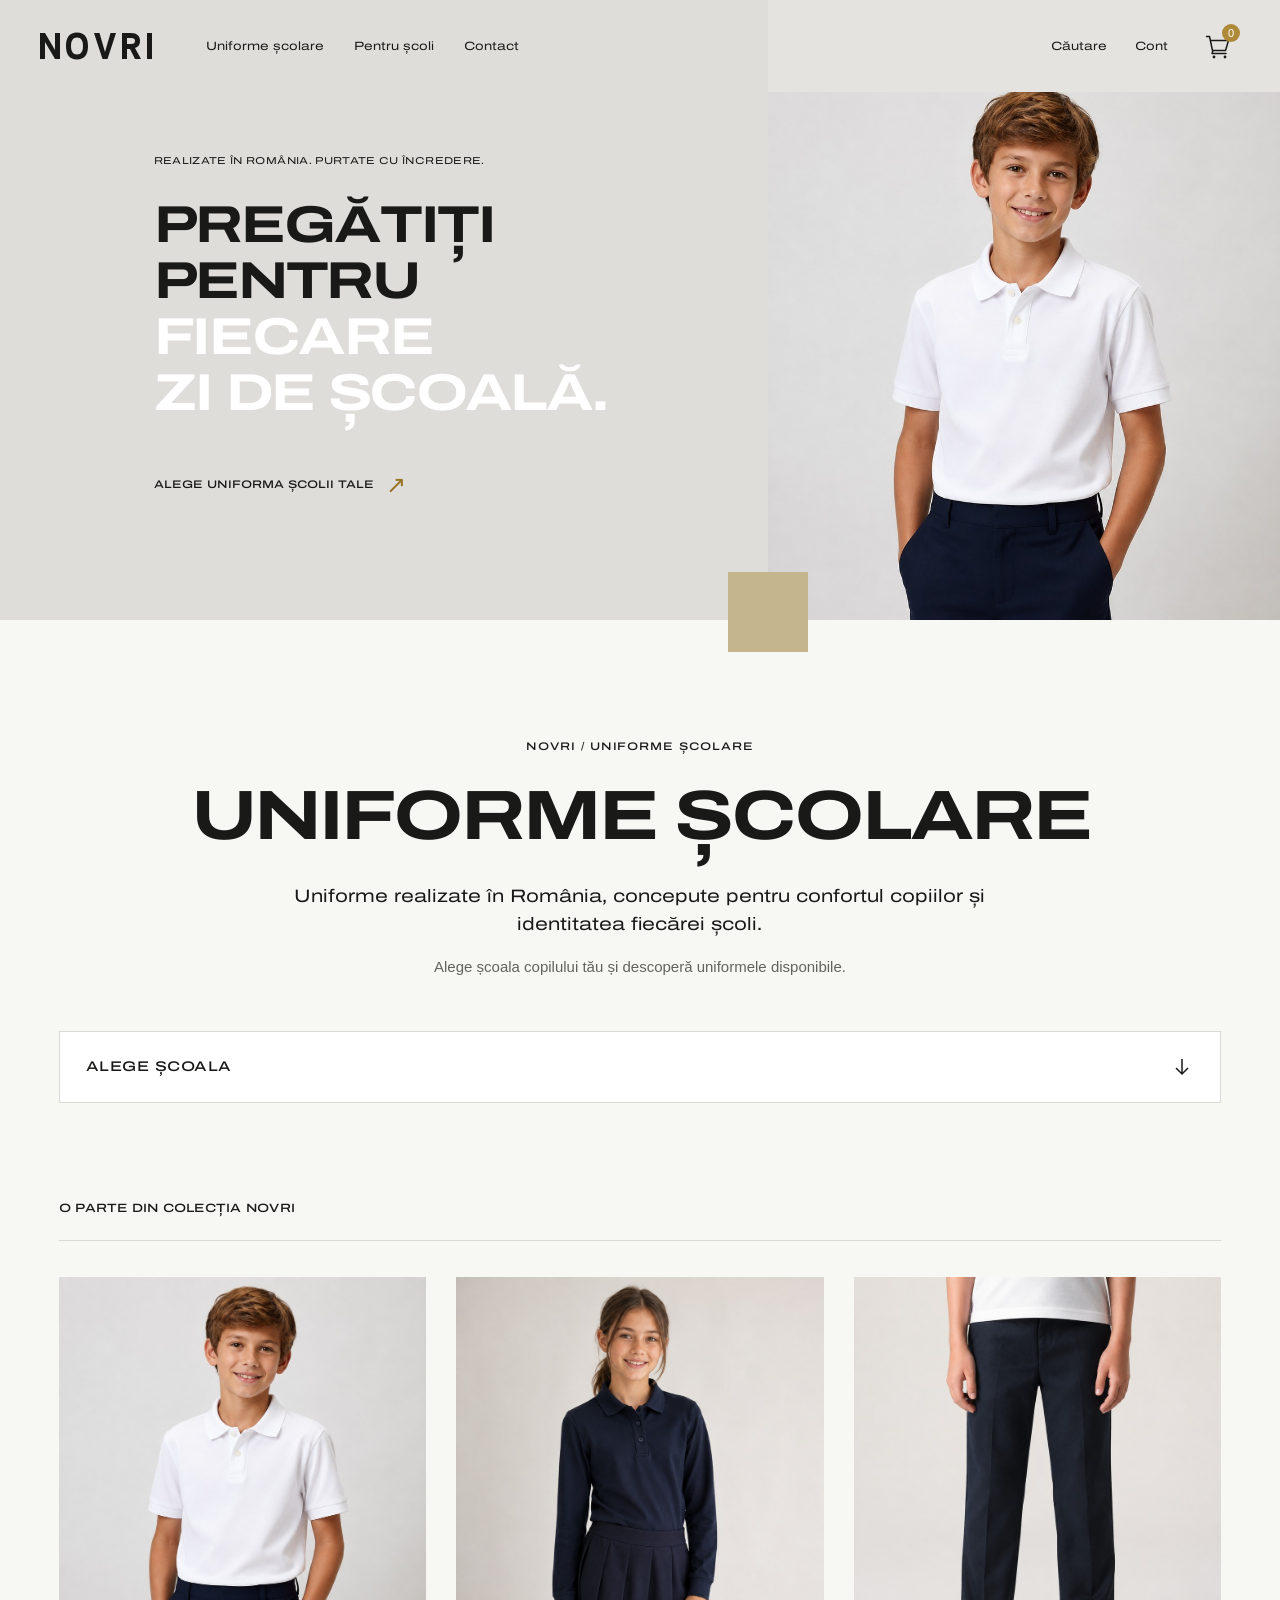
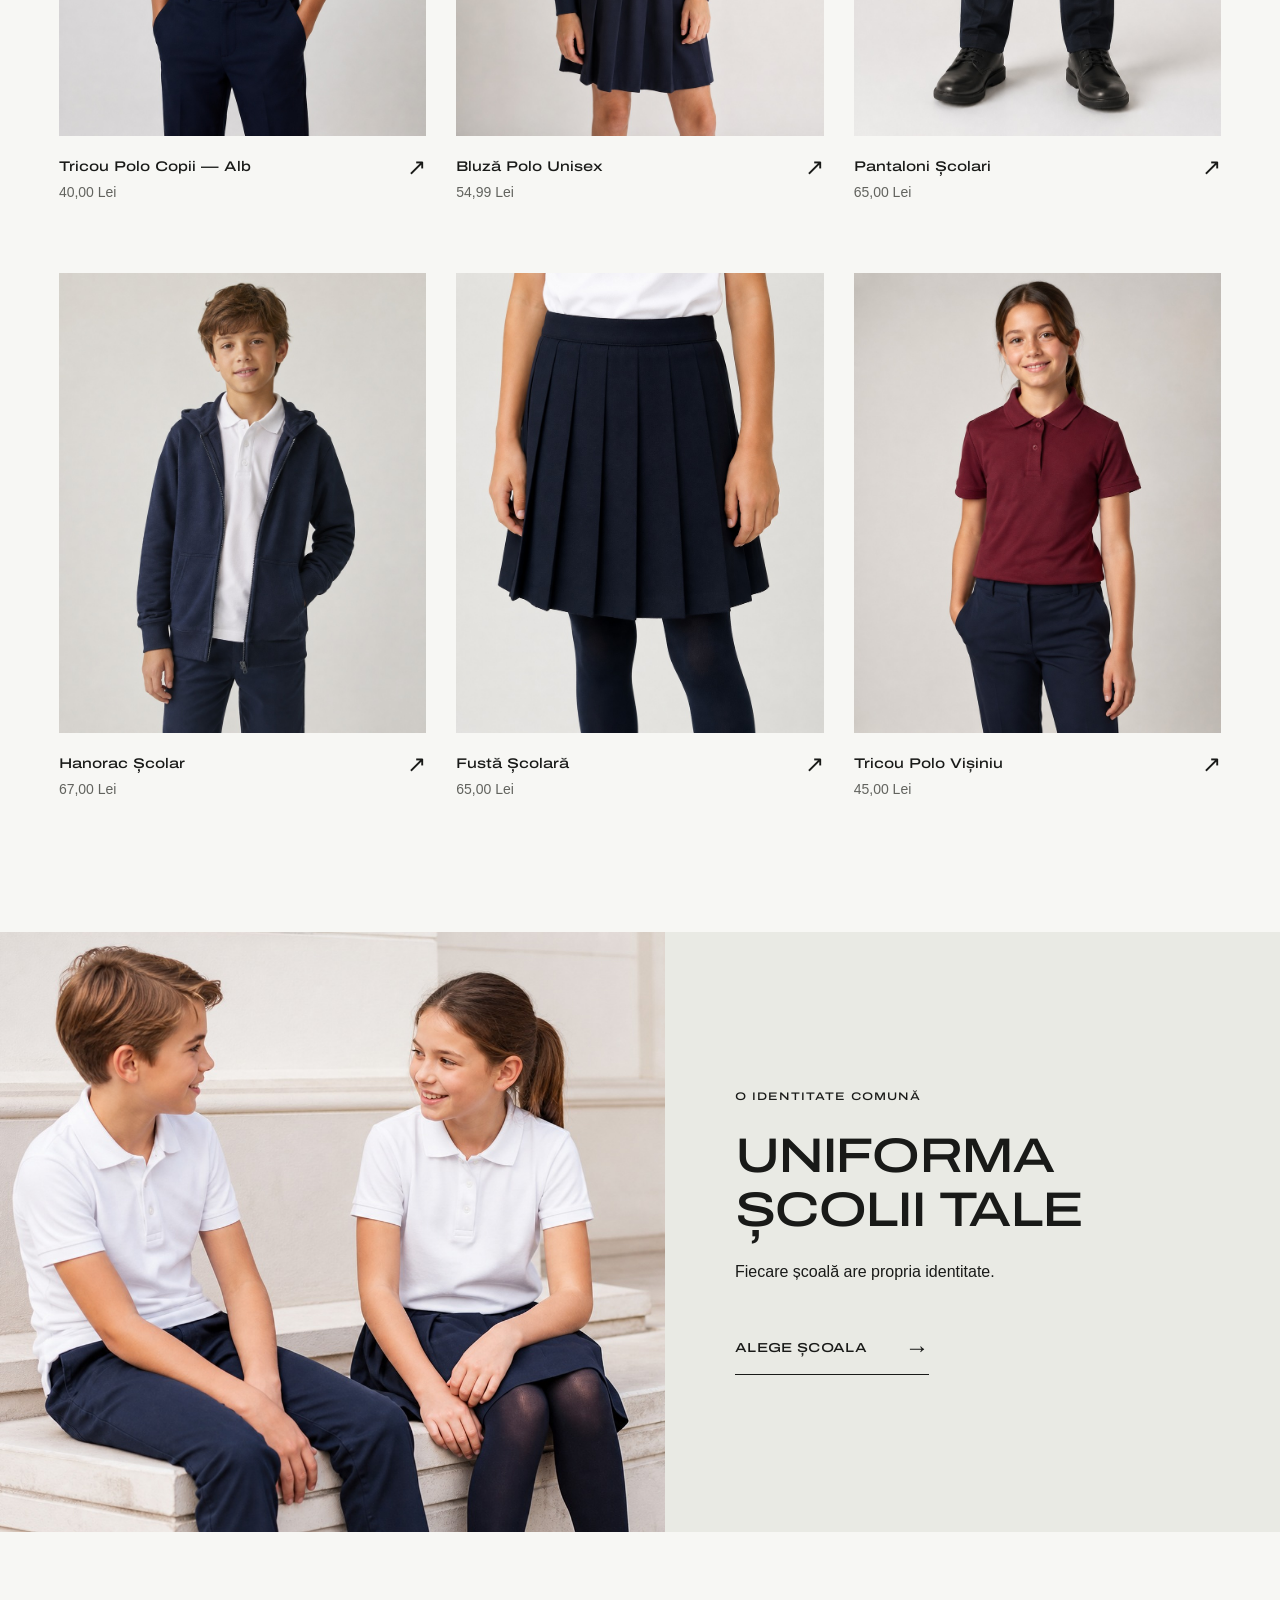
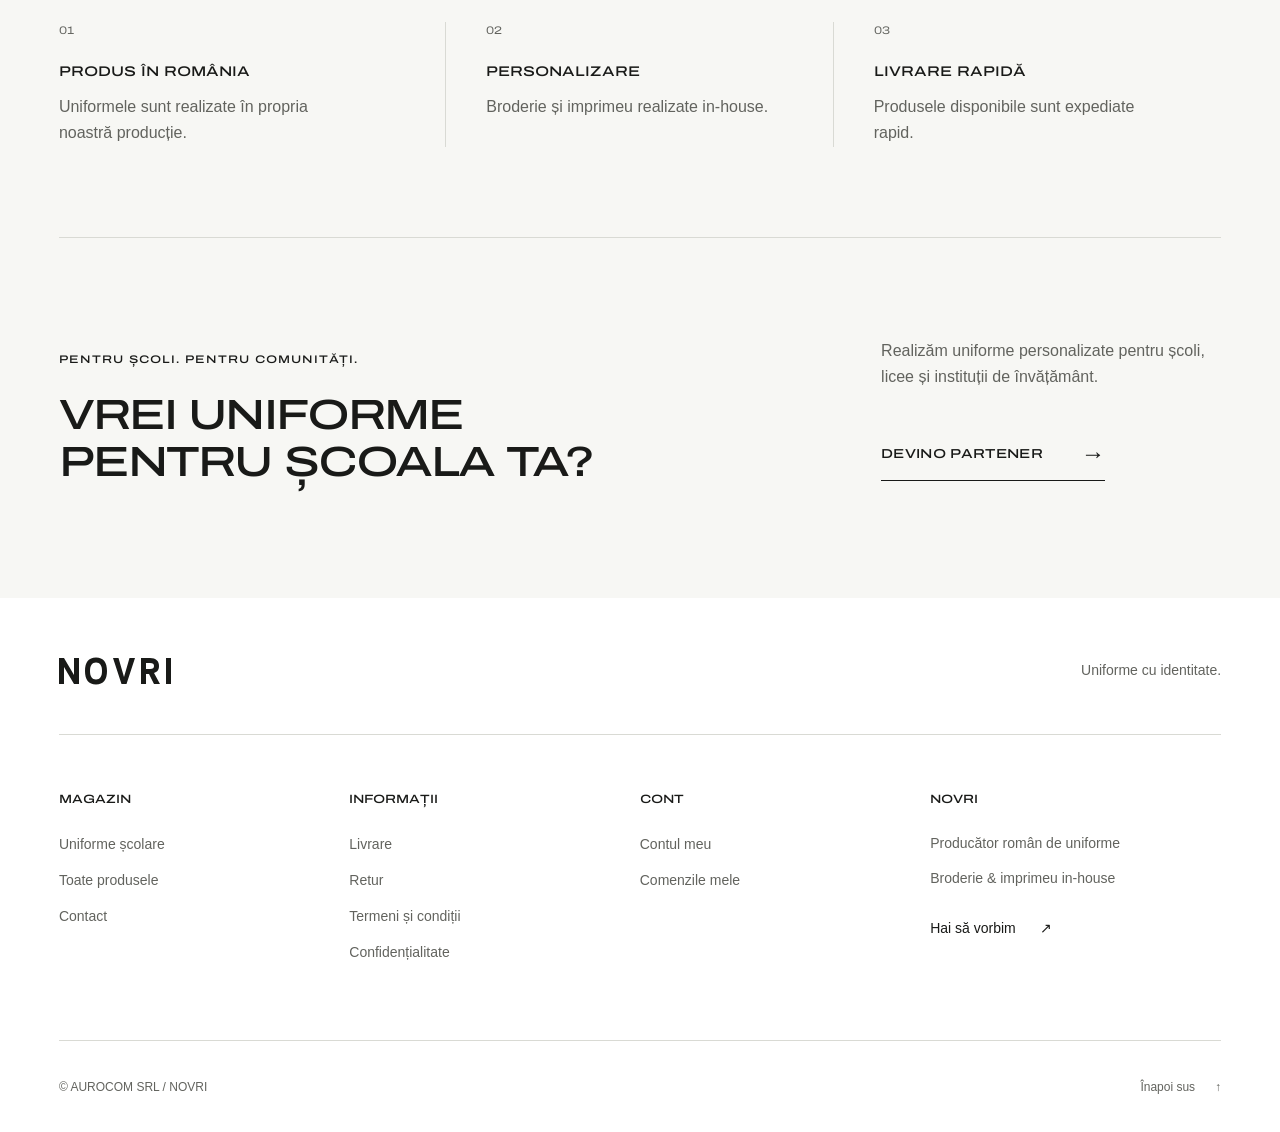
==== uniforme-scolare-landing/index.html @ 3c3fcc22 "Add NOVRI product demo pages and homepage navigation" ====
<!doctype html>
<html lang="ro">
<head>
  <meta charset="utf-8">
  <meta name="viewport" content="width=device-width, initial-scale=1">
  <meta name="theme-color" content="#f7f7f4">
  <meta name="description" content="Uniforme școlare realizate în România. Alege școala copilului tău și descoperă tricouri polo, bluze, hanorace, pantaloni și fuste NOVRI.">
  <title>Uniforme școlare — NOVRI</title>
  <link rel="icon" href="assets/logo.svg" type="image/svg+xml">
  <link rel="preload" href="assets/fonts/archivo-expanded-latin.woff2" as="font" type="font/woff2" crossorigin>
  <link rel="preload" href="assets/fonts/archivo-expanded-latin-ext.woff2" as="font" type="font/woff2" crossorigin>
  <link rel="stylesheet" href="css/styles.css">
  <script src="js/navigation.js" defer></script>
  <script src="js/main.js" defer></script>
</head>
<!-- Only this standalone document has its default body margin removed.
     For OpenCart, move the wrapper and its two asset references into the dedicated template. -->
<body style="margin: 0;">
  <div id="school-uniforms-landing">
    <a class="school-skip-link" href="#school-main">Sari la conținut</a>

    <header class="school-header">
      <div class="school-header-inner">
        <a class="school-logo" href="index.html" aria-label="NOVRI — pagina principală">
          <img src="assets/logo.svg" alt="NOVRI" width="112" height="36">
        </a>
        <nav class="school-nav" id="school-menu" aria-label="Navigație principală">
          <a class="school-nav-link" href="#school-main" aria-current="page">Uniforme școlare</a>
          <a class="school-nav-link" href="#school-partners">Pentru școli</a>
          <a class="school-nav-link" href="#contact">Contact</a>
          <a class="school-nav-link school-mobile-only" href="#" data-school-placeholder>Căutare</a>
          <a class="school-nav-link school-mobile-only" href="#" data-school-placeholder>Contul meu</a>
        </nav>
        <div class="school-header-actions">
          <!-- Replace placeholder hrefs with the existing OpenCart URLs during integration. -->
          <a class="school-desktop-only" href="#" data-school-placeholder>Căutare</a>
          <a class="school-desktop-only" href="#" data-school-placeholder>Cont</a>
          <a class="school-cart-link" href="#" data-school-placeholder>
            <span class="school-visually-hidden">Coș de cumpărături, produse: </span>
            <svg class="school-cart-icon" width="28" height="28" viewBox="0 0 28 28" fill="none" aria-hidden="true"><path d="M2.5 4.5h3l3 14h13l3-10H6.5M9 18.5l-1 3h14" stroke="currentColor" stroke-width="1.5" stroke-linecap="round" stroke-linejoin="round"/><circle cx="10" cy="25" r="1.4" fill="currentColor"/><circle cx="21" cy="25" r="1.4" fill="currentColor"/></svg>
            <span class="school-cart-count" id="school-cart-count" data-school-cart-count>0</span>
          </a>
          <button class="school-menu-toggle" type="button" aria-expanded="false" aria-controls="school-menu" aria-label="Deschide meniul" hidden>
            <span class="school-menu-label">Meniu</span>
            <span class="school-menu-icon" aria-hidden="true"><span></span><span></span></span>
          </button>
        </div>
      </div>
    </header>

    <main id="school-main">
      <section class="school-campaign" aria-labelledby="school-campaign-title">
        <div class="school-campaign-copy">
          <p class="school-campaign-eyebrow">REALIZATE ÎN ROMÂNIA. PURTATE CU ÎNCREDERE.</p>
          <h2 class="school-campaign-title" id="school-campaign-title"><span>Pregătiți</span><span>pentru</span><span class="school-campaign-light">fiecare</span><span class="school-campaign-light">zi de școală.</span></h2>
          <a class="school-campaign-cta" href="#school-selector" data-school-selector-link>Alege uniforma școlii tale <span aria-hidden="true">↗</span></a>
        </div>
        <div class="school-campaign-image">
          <img src="assets/product-01.jpg" alt="Elev în tricou polo alb și pantaloni bleumarin, pregătit pentru o nouă zi de școală" width="900" height="1125" fetchpriority="high" decoding="async">
        </div>
        <span class="school-campaign-accent" aria-hidden="true"></span>
      </section>
      <section class="school-hero school-container" aria-labelledby="school-title">
        <p class="school-eyebrow">NOVRI / UNIFORME ȘCOLARE</p>
        <h1 class="school-title" id="school-title"><span>Uniforme</span> <span>școlare</span></h1>
        <p class="school-hero-description">Uniforme realizate în România, concepute pentru confortul copiilor și identitatea fiecărei școli.</p>
        <p class="school-hero-note" id="school-selector-description">Alege școala copilului tău și descoperă uniformele disponibile.</p>
      </section>

      <section class="school-selector-section school-container" aria-label="Alege școala copilului tău">
        <div class="school-school-selector" id="school-selector">
          <button class="school-selector-trigger" id="school-selector-trigger" type="button" aria-expanded="false" aria-controls="school-selector-panel" aria-haspopup="listbox" aria-describedby="school-selector-description" disabled>
            <span>Alege școala</span>
            <svg class="school-selector-arrow" width="24" height="24" viewBox="0 0 24 24" fill="none" aria-hidden="true"><path d="M12 4v15m-6-6 6 6 6-6" stroke="currentColor" stroke-width="1.5"/></svg>
          </button>
          <div class="school-selector-panel" id="school-selector-panel" hidden>
            <!-- Optional search: enable selectorSettings.searchEnabled in main.js. -->
            <div class="school-selector-search" id="school-selector-search" hidden>
              <label class="school-visually-hidden" for="school-search-input">Caută o școală</label>
              <input class="school-search-input" id="school-search-input" type="search" placeholder="Caută școala…" autocomplete="off" aria-controls="school-listbox">
            </div>
            <div class="school-selector-list" id="school-listbox" role="listbox" aria-label="Școli partenere"></div>
            <p class="school-selector-empty" id="school-selector-empty" role="status" hidden>Nu am găsit această școală.</p>
          </div>
        </div>
        <noscript><p class="school-noscript">Activează JavaScript pentru a alege școala sau <a href="https://meai.ro/uniforme-scolare">consultă lista școlilor pe NOVRI</a>.</p></noscript>
      </section>

      <section class="school-collection school-container" id="school-collection" aria-label="Colecția de uniforme școlare">
        <div class="school-collection-toolbar">
          <h2 class="school-collection-title">O parte din colecția NOVRI</h2>
        </div>

        <div class="school-product-grid">
          <!-- Product URLs live only in href. Photos and prices are presentation placeholders. -->
          <article class="school-product-card">
            <a class="school-product-link" href="produs.html?produs=tricou-polo-alb">
              <div class="school-product-image"><img src="assets/product-01.jpg" alt="Tricou polo alb, cu mânecă scurtă, purtat cu pantaloni școlari bleumarin" width="900" height="1125" loading="lazy" decoding="async"></div>
              <div class="school-product-info"><div><h2 class="school-product-name">Tricou Polo Copii — Alb</h2><p class="school-product-price">40,00 Lei</p></div><span class="school-product-arrow" aria-hidden="true">↗</span></div>
            </a>
          </article>
          <article class="school-product-card">
            <a class="school-product-link" href="produs.html?produs=bluza-polo">
              <div class="school-product-image"><img src="assets/product-02.jpg" alt="Bluză polo bleumarin cu mânecă lungă, pentru uniforma școlară" width="900" height="1125" loading="lazy" decoding="async"></div>
              <div class="school-product-info"><div><h2 class="school-product-name">Bluză Polo Unisex</h2><p class="school-product-price">54,99 Lei</p></div><span class="school-product-arrow" aria-hidden="true">↗</span></div>
            </a>
          </article>
          <article class="school-product-card">
            <a class="school-product-link" href="produs.html?produs=pantaloni-scolari">
              <div class="school-product-image"><img src="assets/product-03.jpg" alt="Pantaloni școlari bleumarin, cu croială dreaptă" width="900" height="1125" loading="lazy" decoding="async"></div>
              <div class="school-product-info"><div><h2 class="school-product-name">Pantaloni Școlari</h2><p class="school-product-price">65,00 Lei</p></div><span class="school-product-arrow" aria-hidden="true">↗</span></div>
            </a>
          </article>
          <article class="school-product-card">
            <a class="school-product-link" href="produs.html?produs=hanorac-scolar">
              <div class="school-product-image"><img src="assets/product-04.jpg" alt="Hanorac școlar bleumarin cu fermoar, purtat peste un tricou polo alb" width="900" height="1125" loading="lazy" decoding="async"></div>
              <div class="school-product-info"><div><h2 class="school-product-name">Hanorac Școlar</h2><p class="school-product-price">67,00 Lei</p></div><span class="school-product-arrow" aria-hidden="true">↗</span></div>
            </a>
          </article>
          <article class="school-product-card">
            <a class="school-product-link" href="produs.html?produs=fusta-scolara">
              <div class="school-product-image"><img src="assets/product-05.jpg" alt="Fustă școlară plisată, bleumarin, asortată cu un tricou polo alb" width="900" height="1125" loading="lazy" decoding="async"></div>
              <div class="school-product-info"><div><h2 class="school-product-name">Fustă Școlară</h2><p class="school-product-price">65,00 Lei</p></div><span class="school-product-arrow" aria-hidden="true">↗</span></div>
            </a>
          </article>
          <article class="school-product-card">
            <a class="school-product-link" href="produs.html?produs=tricou-polo-visiniu">
              <div class="school-product-image"><img src="assets/product-06.jpg" alt="Tricou polo vișiniu, cu mânecă scurtă, pentru uniforma școlară" width="900" height="1125" loading="lazy" decoding="async"></div>
              <div class="school-product-info"><div><h2 class="school-product-name">Tricou Polo Vișiniu</h2><p class="school-product-price">45,00 Lei</p></div><span class="school-product-arrow" aria-hidden="true">↗</span></div>
            </a>
          </article>
        </div>
      </section>

      <section class="school-editorial" aria-labelledby="school-editorial-title">
        <div class="school-editorial-image"><img src="assets/hero.jpg" alt="Doi copii în uniforme școlare albe și bleumarin, împreună în fața școlii" width="1600" height="1000" loading="lazy" decoding="async"></div>
        <div class="school-editorial-copy">
          <p class="school-eyebrow">O IDENTITATE COMUNĂ</p>
          <h2 class="school-section-title" id="school-editorial-title">Uniforma<br>școlii tale</h2>
          <p>Fiecare școală are propria identitate.</p>
          <a class="school-text-cta" href="#school-selector" data-school-selector-link>Alege școala <span aria-hidden="true">→</span></a>
        </div>
      </section>

      <section class="school-benefits school-container" aria-label="De ce NOVRI">
        <div class="school-benefit"><span class="school-benefit-index" aria-hidden="true">01</span><h2>Produs în România</h2><p>Uniformele sunt realizate în propria noastră producție.</p></div>
        <div class="school-benefit"><span class="school-benefit-index" aria-hidden="true">02</span><h2>Personalizare</h2><p>Broderie și imprimeu realizate in-house.</p></div>
        <div class="school-benefit"><span class="school-benefit-index" aria-hidden="true">03</span><h2>Livrare rapidă</h2><p>Produsele disponibile sunt expediate rapid.</p></div>
      </section>

      <section class="school-partners school-container" id="school-partners" aria-labelledby="school-partners-title">
        <div><p class="school-eyebrow">PENTRU ȘCOLI. PENTRU COMUNITĂȚI.</p><h2 class="school-section-title" id="school-partners-title">Vrei uniforme<br>pentru școala ta?</h2></div>
        <div class="school-partners-copy"><p>Realizăm uniforme personalizate pentru școli, licee și instituții de învățământ.</p><a class="school-text-cta" href="#contact">Devino partener <span aria-hidden="true">→</span></a></div>
      </section>
    </main>

    <footer class="school-footer" id="contact">
      <div class="school-footer-inner school-container">
        <div class="school-footer-top"><a class="school-logo" href="index.html" aria-label="NOVRI — pagina principală"><img src="assets/logo.svg" alt="NOVRI" width="112" height="36" loading="lazy"></a><span class="school-footer-signature">Uniforme cu identitate.</span></div>
        <div class="school-footer-grid">
          <nav class="school-footer-column" aria-labelledby="school-footer-shop"><h2 id="school-footer-shop">Magazin</h2><a href="#school-main">Uniforme școlare</a><a href="#" data-school-placeholder>Toate produsele</a><a href="https://meai.ro/index.php?route=information/contact">Contact</a></nav>
          <nav class="school-footer-column" aria-labelledby="school-footer-info"><h2 id="school-footer-info">Informații</h2><a href="#" data-school-placeholder>Livrare</a><a href="#" data-school-placeholder>Retur</a><a href="#" data-school-placeholder>Termeni și condiții</a><a href="#" data-school-placeholder>Confidențialitate</a></nav>
          <nav class="school-footer-column" aria-labelledby="school-footer-account"><h2 id="school-footer-account">Cont</h2><a href="#" data-school-placeholder>Contul meu</a><a href="#" data-school-placeholder>Comenzile mele</a></nav>
          <div class="school-footer-column"><h2>NOVRI</h2><p>Producător român de uniforme</p><p>Broderie &amp; imprimeu in-house</p><a class="school-footer-contact" href="https://meai.ro/index.php?route=information/contact">Hai să vorbim <span aria-hidden="true">↗</span></a></div>
        </div>
        <div class="school-footer-bottom"><small>© AUROCOM SRL / NOVRI</small><a href="#school-main">Înapoi sus <span aria-hidden="true">↑</span></a></div>
      </div>
    </footer>
  </div>
</body>
</html>
---- uniforme-scolare-landing/css/styles.css ----
/* Local, open-source Archivo. The family name is isolated from the host theme. */
@font-face {
  font-family: "School Archivo";
  font-style: normal;
  font-weight: 100 900;
  font-stretch: 125%;
  font-display: swap;
  src: url("../assets/fonts/archivo-expanded-latin-ext.woff2") format("woff2");
  unicode-range: U+0100-02BA,U+02BD-02C5,U+02C7-02CC,U+02CE-02D7,U+02DD-02FF,U+0304,U+0308,U+0329,U+1D00-1DBF,U+1E00-1E9F,U+1EF2-1EFF,U+2020,U+20A0-20AB,U+20AD-20C0,U+2113,U+2C60-2C7F,U+A720-A7FF;
}
@font-face {
  font-family: "School Archivo";
  font-style: normal;
  font-weight: 100 900;
  font-stretch: 125%;
  font-display: swap;
  src: url("../assets/fonts/archivo-expanded-latin.woff2") format("woff2");
  unicode-range: U+0000-00FF,U+0131,U+0152-0153,U+02BB-02BC,U+02C6,U+02DA,U+02DC,U+0304,U+0308,U+0329,U+2000-206F,U+20AC,U+2122,U+2191,U+2193,U+2212,U+2215,U+FEFF,U+FFFD;
}

/* All document styles are scoped. No Journal selectors, global resets or !important. */
#school-uniforms-landing {
  --school-paper: #f7f7f4;
  --school-white: #fff;
  --school-ink: #191a18;
  --school-muted: #62635e;
  --school-line: #d9dad4;
  --school-gutter: 20px;
  --school-font: "School Archivo", Arial, sans-serif;
  background: var(--school-paper);
  color: var(--school-ink);
  font-family: var(--school-font);
  font-stretch: 125%;
  font-size: 16px;
  font-weight: 400;
  line-height: 1.55;
  text-align: left;
  -webkit-font-smoothing: antialiased;
  isolation: isolate;
}
#school-uniforms-landing *,
#school-uniforms-landing *::before,
#school-uniforms-landing *::after { box-sizing: border-box; }
#school-uniforms-landing :where(h1,h2,h3,p,ul,figure) { margin: 0; padding: 0; }
#school-uniforms-landing :where(h1,h2,h3) { color: inherit; font-family: inherit; font-style: normal; }
#school-uniforms-landing :where(a) { color: inherit; text-decoration: none; }
#school-uniforms-landing :where(img) { display: block; max-width: 100%; }
#school-uniforms-landing :where(button,input) { color: inherit; font: inherit; font-stretch: inherit; border-radius: 0; }
#school-uniforms-landing :where(button) { margin: 0; cursor: pointer; }
#school-uniforms-landing :where(button:disabled) { cursor: default; }
#school-uniforms-landing :where(a,button,input,[tabindex]):focus-visible { outline: 2px solid currentColor; outline-offset: 5px; }
#school-uniforms-landing :where(section,main,footer) { scroll-margin-top: 24px; }
#school-uniforms-landing ::selection { color: #fff; background: #343932; }
#school-uniforms-landing .school-container { width: min(100% - var(--school-gutter) * 2, 1320px); margin-inline: auto; }
#school-uniforms-landing .school-visually-hidden { position: absolute; width: 1px; height: 1px; padding: 0; overflow: hidden; clip-path: inset(50%); white-space: nowrap; border: 0; }
#school-uniforms-landing .school-skip-link { position: absolute; top: 10px; left: 10px; z-index: 20; padding: 12px 18px; background: #fff; transform: translateY(-160%); }
#school-uniforms-landing .school-skip-link:focus { transform: translateY(0); }

/* Header: small wordmark, restrained navigation, generous breathing room. */
#school-uniforms-landing .school-header { position: relative; z-index: 5; background: #deddd9; }
#school-uniforms-landing .school-header-inner { display: flex; align-items: center; flex-wrap: wrap; gap: 20px; min-height: 82px; padding: 20px var(--school-gutter); }
#school-uniforms-landing .school-logo { display: inline-flex; flex: 0 0 auto; }
#school-uniforms-landing .school-logo img { width: 93px; height: auto; }
#school-uniforms-landing .school-header-actions { display: flex; align-items: center; gap: 22px; margin-left: auto; font-size: 12px; }
#school-uniforms-landing .school-header-actions a { display: inline-flex; align-items: center; gap: 5px; min-height: 44px; }
#school-uniforms-landing .school-cart-link { position: relative; justify-content: center; width: 44px; }
#school-uniforms-landing .school-cart-icon { flex-shrink: 0; }
#school-uniforms-landing .school-cart-count { position: absolute; top: 0; right: 0; display: grid; place-items: center; min-width: 18px; height: 18px; padding-inline: 4px; border-radius: 50%; background: #ad8938; color: #fff; font-family: Arial, sans-serif; font-size: 11px; line-height: 1; font-variant-numeric: tabular-nums; }
#school-uniforms-landing .school-nav { order: 3; display: flex; flex-direction: column; flex-basis: 100%; font-size: 14px; }
#school-uniforms-landing .school-nav-link { padding-block: 13px; }
#school-uniforms-landing.school-ready .school-nav { position: absolute; inset: 100% 0 auto; padding: 20px var(--school-gutter) 28px; background: var(--school-paper); border-bottom: 1px solid var(--school-line); }
#school-uniforms-landing .school-header-actions .school-desktop-only { display: none; }
#school-uniforms-landing .school-menu-toggle { display: flex; align-items: center; justify-content: center; gap: 8px; min-height: 44px; padding: 0; border: 0; background: transparent; font-size: 12px; }
#school-uniforms-landing .school-menu-icon { display: grid; align-content: center; gap: 5px; width: 18px; height: 18px; }
#school-uniforms-landing .school-menu-icon span { width: 18px; height: 1px; background: currentColor; transition: transform 200ms ease; }
#school-uniforms-landing .school-menu-toggle[aria-expanded="true"] .school-menu-icon span:first-child { transform: translateY(3px) rotate(45deg); }
#school-uniforms-landing .school-menu-toggle[aria-expanded="true"] .school-menu-icon span:last-child { transform: translateY(-3px) rotate(-45deg); }

/* Opening campaign: split composition inspired by the supplied Milano screenshot. */
#school-uniforms-landing .school-campaign { position: relative; display: grid; grid-template-columns: minmax(0,1fr); background: #deddd9; }
#school-uniforms-landing .school-campaign-copy { padding: 36px var(--school-gutter) 46px; }
#school-uniforms-landing .school-campaign-eyebrow { margin-bottom: 24px; font-size: 9px; letter-spacing: .035em; }
#school-uniforms-landing .school-campaign-title { font-size: clamp(1.875rem, 8.6vw, 4rem); font-weight: 700; line-height: 1.08; letter-spacing: -.045em; text-transform: uppercase; }
#school-uniforms-landing .school-campaign-title span { display: block; }
#school-uniforms-landing .school-campaign-light { color: #fff; }
#school-uniforms-landing .school-campaign-cta { display: inline-flex; align-items: center; gap: 12px; min-height: 44px; margin-top: 28px; font-size: 10px; font-weight: 500; text-transform: uppercase; }
#school-uniforms-landing .school-campaign-cta span { color: #977325; font-family: Arial, sans-serif; font-size: 24px; }
#school-uniforms-landing .school-campaign-image { min-width: 0; aspect-ratio: 1.15; overflow: hidden; }
#school-uniforms-landing .school-campaign-image img { width: 100%; height: 100%; object-fit: cover; object-position: center 30%; }
#school-uniforms-landing .school-campaign-accent { position: absolute; right: 20px; bottom: -20px; width: 48px; height: 48px; background: #c4b58d; }
@media (min-width: 768px) {
  #school-uniforms-landing .school-campaign { grid-template-columns: 60% 40%; min-height: 520px; }
  #school-uniforms-landing .school-campaign-copy { align-self: center; padding: 60px 28px 70px 8vw; }
  #school-uniforms-landing .school-campaign-title { font-size: 4.35vw; }
  #school-uniforms-landing .school-campaign-image { aspect-ratio: auto; }
  #school-uniforms-landing .school-campaign-image img { position: absolute; width: 40%; object-position: center 25%; }
  #school-uniforms-landing .school-campaign-accent { right: calc(40% - 30px); width: 60px; height: 60px; bottom: -30px; }
}
@media (min-width: 1024px) {
  #school-uniforms-landing { position: relative; }
  #school-uniforms-landing .school-header { position: absolute; inset: 0 0 auto; background: transparent; }
  #school-uniforms-landing.school-ready .school-nav { background: transparent; }
  #school-uniforms-landing .school-campaign { min-height: clamp(620px, 39vw, 820px); }
  #school-uniforms-landing .school-campaign-image { background: #e4e3df; }
  #school-uniforms-landing .school-campaign-image img { top: 92px; height: calc(100% - 92px); object-position: center 16%; }
  #school-uniforms-landing .school-campaign-copy { padding: 140px 32px 100px 12vw; }
  #school-uniforms-landing .school-campaign-title { font-size: clamp(2.5rem, 4.05vw, 5.5rem); }
  #school-uniforms-landing .school-campaign-eyebrow { margin-bottom: 28px; font-size: 10px; }
  #school-uniforms-landing .school-campaign-cta { margin-top: 42px; font-size: 11px; }
  #school-uniforms-landing .school-campaign-accent { right: calc(40% - 40px); bottom: -32px; width: 80px; height: 80px; }
}

/* A centered category intro, following the Milano page's visual rhythm. */
#school-uniforms-landing .school-hero { padding-top: 74px; padding-bottom: 34px; text-align: center; }
#school-uniforms-landing .school-eyebrow { font-size: 11px; line-height: 1.5; font-weight: 500; letter-spacing: .09em; text-transform: uppercase; }
#school-uniforms-landing .school-title { margin: 22px auto 24px; font-size: clamp(2rem, 9.8vw, 4.5rem); font-weight: 700; line-height: 1.1; letter-spacing: -.045em; text-transform: uppercase; }
#school-uniforms-landing .school-title span { display: block; }
#school-uniforms-landing .school-hero-description { max-width: 740px; margin-inline: auto; font-size: 16px; line-height: 1.6; }
#school-uniforms-landing .school-hero-note { max-width: 620px; margin: 18px auto 0; color: var(--school-muted); font-family: Arial, sans-serif; font-size: 15px; line-height: 1.6; }

/* School picker. The trigger remains in flow; the overlay cannot move the grid. */
#school-uniforms-landing .school-school-selector { position: relative; z-index: 4; scroll-margin-top: 26px; }
#school-uniforms-landing .school-selector-trigger { display: flex; align-items: center; justify-content: space-between; gap: 20px; width: 100%; min-height: 68px; padding: 20px; background: var(--school-white); border: 1px solid var(--school-line); text-align: left; text-transform: uppercase; font-size: 14px; font-weight: 500; letter-spacing: .035em; }
#school-uniforms-landing .school-selector-arrow { flex: 0 0 auto; transition: transform 220ms ease; }
#school-uniforms-landing .school-selector-trigger[aria-expanded="true"] .school-selector-arrow { transform: rotate(180deg); }
#school-uniforms-landing .school-selector-panel { position: absolute; top: calc(100% - 1px); left: 0; right: 0; padding: 8px; border: 1px solid var(--school-ink); background: #fff; }
#school-uniforms-landing .school-selector-trigger[aria-expanded="true"] { border-color: var(--school-ink); }
#school-uniforms-landing .school-selector-list { max-height: min(360px, 48svh); overflow-y: auto; overscroll-behavior: contain; scrollbar-width: thin; scrollbar-color: #aaa #fff; }
#school-uniforms-landing .school-selector-group { padding: 0 4px 14px; }
#school-uniforms-landing .school-selector-group:last-child { padding-bottom: 0; }
#school-uniforms-landing .school-selector-group-heading { position: sticky; top: 0; z-index: 1; display: flex; align-items: center; gap: 14px; padding: 12px 0; background: #fff; }
#school-uniforms-landing .school-selector-group-heading::after { flex: 1; height: 1px; background: var(--school-line); content: ""; }
#school-uniforms-landing .school-selector-county-label { display: inline-block; padding: 7px 12px; border: 1px solid #bfc3b8; background: var(--school-paper); font-size: 11px; font-weight: 600; line-height: 1.4; letter-spacing: .075em; text-transform: uppercase; }
#school-uniforms-landing .school-selector-option { display: flex; justify-content: space-between; align-items: center; gap: 16px; width: 100%; min-height: 56px; padding: 15px 12px; border: 0; border-bottom: 1px solid #ededea; background: #fff; text-align: left; font-family: Arial, sans-serif; font-size: 16px; line-height: 1.45; }
#school-uniforms-landing .school-selector-option:last-child { border-bottom: 0; }
#school-uniforms-landing .school-selector-option-details { display: flex; flex-direction: column; gap: 4px; min-width: 0; }
#school-uniforms-landing .school-selector-option-city { color: var(--school-muted); font-size: 13px; }
#school-uniforms-landing .school-selector-option-arrow { flex: 0 0 auto; }
#school-uniforms-landing .school-selector-option:hover,
#school-uniforms-landing .school-selector-option:focus { background: #f0f1ec; }
#school-uniforms-landing .school-selector-option:focus-visible { outline-offset: -2px; }
#school-uniforms-landing .school-selector-search { padding: 8px 10px 14px; }
#school-uniforms-landing .school-search-input { width: 100%; min-height: 48px; padding: 10px; border: 1px solid var(--school-line); background: #fff; font-family: Arial, sans-serif; font-size: 16px; }
#school-uniforms-landing .school-selector-empty { padding: 16px; font-size: 14px; }
#school-uniforms-landing .school-noscript { padding-top: 14px; font-family: Arial, sans-serif; }
#school-uniforms-landing .school-noscript a { text-decoration: underline; }

/* Scrollable category links, never a mock filter. */
#school-uniforms-landing .school-collection { margin-top: 44px; }
#school-uniforms-landing .school-collection-toolbar { display: flex; align-items: center; justify-content: space-between; gap: 24px; min-width: 0; border-bottom: 1px solid var(--school-line); }
#school-uniforms-landing .school-collection-title { padding-block: 22px; font-size: 12px; font-weight: 500; line-height: 1.6; letter-spacing: .02em; text-transform: uppercase; }

/* Editorial catalog: full images, type and space; no raised cards. */
#school-uniforms-landing .school-product-grid { display: grid; grid-template-columns: minmax(0, 1fr); column-gap: 30px; row-gap: 40px; padding-top: 28px; }
#school-uniforms-landing .school-product-card { min-width: 0; }
#school-uniforms-landing .school-product-link { display: block; height: 100%; }
#school-uniforms-landing .school-product-image { overflow: hidden; aspect-ratio: 4 / 5; background: #e8e8e4; }
#school-uniforms-landing .school-product-image img { width: 100%; height: 100%; object-fit: cover; transition: transform 550ms cubic-bezier(.2,.65,.3,1); }
#school-uniforms-landing .school-product-info { display: flex; justify-content: space-between; align-items: flex-start; gap: 16px; min-height: 83px; padding: 18px 0 0; }
#school-uniforms-landing .school-product-name { font-size: 14px; font-weight: 500; line-height: 1.5; }
#school-uniforms-landing .school-product-price { margin-top: 5px; color: var(--school-muted); font-family: Arial, sans-serif; font-size: 14px; line-height: 1.5; }
#school-uniforms-landing .school-product-arrow { flex: 0 0 auto; font-family: Arial, sans-serif; font-size: 23px; font-weight: 400; line-height: 1; }

/* Large photograph and a quiet editorial text panel. */
#school-uniforms-landing .school-editorial { display: grid; grid-template-columns: minmax(0,1fr); margin-top: 78px; background: #e9eae4; }
#school-uniforms-landing .school-editorial-image { min-width: 0; aspect-ratio: 5 / 4; overflow: hidden; }
#school-uniforms-landing .school-editorial-image img { width: 100%; height: 100%; object-fit: cover; object-position: center; }
#school-uniforms-landing .school-editorial-copy { display: flex; flex-direction: column; align-items: flex-start; justify-content: center; padding: 52px var(--school-gutter) 58px; }
#school-uniforms-landing .school-section-title { font-size: clamp(1.75rem, 7.9vw, 3.75rem); font-weight: 500; line-height: 1.12; letter-spacing: -.045em; text-transform: uppercase; }
#school-uniforms-landing .school-editorial .school-section-title { margin: 24px 0 22px; font-size: clamp(2rem, 9.2vw, 4.5rem); }
#school-uniforms-landing .school-editorial-copy > p:not(.school-eyebrow) { font-family: Arial, sans-serif; font-size: 16px; }
#school-uniforms-landing .school-text-cta { display: inline-flex; align-items: center; justify-content: space-between; gap: 38px; min-height: 50px; margin-top: 30px; padding-block: 14px; border-bottom: 1px solid currentColor; font-size: 12px; font-weight: 500; letter-spacing: .025em; text-transform: uppercase; }
#school-uniforms-landing .school-text-cta span { font-family: Arial, sans-serif; font-size: 24px; line-height: 1; transition: transform 220ms ease; }

/* Benefits use dividers and equal columns, without card containers. */
#school-uniforms-landing .school-benefits { display: grid; grid-template-columns: minmax(0,1fr); padding-block: 50px; }
#school-uniforms-landing .school-benefit { padding-block: 26px; border-bottom: 1px solid var(--school-line); }
#school-uniforms-landing .school-benefit:last-child { border-bottom: 0; }
#school-uniforms-landing .school-benefit-index { display: block; margin-bottom: 22px; color: var(--school-muted); font-size: 11px; }
#school-uniforms-landing .school-benefit h2 { margin-bottom: 12px; font-size: 14px; line-height: 1.5; font-weight: 500; text-transform: uppercase; }
#school-uniforms-landing .school-benefit p { max-width: 295px; color: var(--school-muted); font-family: Arial, sans-serif; font-size: 16px; line-height: 1.65; }

#school-uniforms-landing .school-partners { display: grid; grid-template-columns: minmax(0,1fr); gap: 30px; padding-block: 66px 80px; border-top: 1px solid var(--school-line); }
#school-uniforms-landing .school-partners .school-eyebrow { margin-bottom: 24px; }
#school-uniforms-landing .school-partners .school-section-title { font-size: clamp(1.375rem, 6.2vw, 3rem); }
#school-uniforms-landing .school-partners-copy { max-width: 340px; }
#school-uniforms-landing .school-partners-copy p { color: var(--school-muted); font-family: Arial, sans-serif; font-size: 16px; line-height: 1.65; }

/* White footer, with the column rhythm of the reference adapted to NOVRI. */
#school-uniforms-landing .school-footer { background: #fff; }
#school-uniforms-landing .school-footer-inner { padding-top: 40px; }
#school-uniforms-landing .school-footer-top { display: flex; flex-wrap: wrap; align-items: center; justify-content: space-between; gap: 20px; padding-bottom: 38px; border-bottom: 1px solid var(--school-line); }
#school-uniforms-landing .school-footer-signature { color: var(--school-muted); font-family: Arial, sans-serif; font-size: 14px; }
#school-uniforms-landing .school-footer-grid { display: grid; grid-template-columns: repeat(2,minmax(0,1fr)); gap: 40px 24px; padding-block: 40px 50px; }
#school-uniforms-landing .school-footer-column { display: flex; align-items: flex-start; flex-direction: column; min-width: 0; }
#school-uniforms-landing .school-footer-column h2 { margin-bottom: 18px; font-size: 12px; font-weight: 500; line-height: 1.5; text-transform: uppercase; }
#school-uniforms-landing .school-footer-column :where(a,p) { padding-block: 6px; color: var(--school-muted); font-family: Arial, sans-serif; font-size: 14px; line-height: 1.65; overflow-wrap: anywhere; }
#school-uniforms-landing .school-footer-column a { display: inline-flex; align-items: center; min-height: 36px; }
#school-uniforms-landing .school-footer-column .school-footer-contact { gap: 24px; margin-top: 14px; color: var(--school-ink); }
#school-uniforms-landing .school-footer-bottom { display: flex; flex-wrap: wrap; align-items: center; justify-content: space-between; gap: 16px; min-height: 92px; padding-block: 22px; border-top: 1px solid var(--school-line); color: var(--school-muted); font-family: Arial, sans-serif; font-size: 12px; }
#school-uniforms-landing .school-footer-bottom small { font-size: inherit; }
#school-uniforms-landing .school-footer-bottom a { display: inline-flex; align-items: center; gap: 20px; min-height: 44px; }

@media (min-width: 600px) {
  #school-uniforms-landing { --school-gutter: 32px; }
  #school-uniforms-landing .school-hero { padding-top: 100px; padding-bottom: 48px; }
  #school-uniforms-landing .school-title { font-size: clamp(3rem, 7.3vw, 4.5rem); }
  #school-uniforms-landing .school-product-grid { grid-template-columns: repeat(2,minmax(0,1fr)); row-gap: 50px; padding-top: 36px; }
  #school-uniforms-landing .school-collection { margin-top: 60px; }
  #school-uniforms-landing .school-editorial-copy { padding: 64px; }
  #school-uniforms-landing .school-partners .school-section-title { font-size: clamp(2.5rem, 5.4vw, 3.75rem); }
  #school-uniforms-landing .school-footer-grid { column-gap: 48px; }
}

@media (min-width: 1024px) {
  #school-uniforms-landing { --school-gutter: 4.6vw; }
  #school-uniforms-landing .school-header-inner { min-height: 92px; padding: 22px 40px; flex-wrap: nowrap; gap: 54px; }
  #school-uniforms-landing .school-logo img { width: 112px; }
  #school-uniforms-landing .school-nav,
  #school-uniforms-landing.school-ready .school-nav { position: static; order: initial; flex-direction: row; flex-basis: auto; gap: 30px; padding: 0; border: 0; font-size: 12px; }
  #school-uniforms-landing .school-nav-link { padding-block: 12px; }
  #school-uniforms-landing .school-header-actions { gap: 28px; }
  #school-uniforms-landing .school-header-actions .school-desktop-only { display: inline-flex; }
  #school-uniforms-landing .school-mobile-only,
  #school-uniforms-landing .school-menu-toggle { display: none; }
  #school-uniforms-landing .school-hero { padding-top: 118px; padding-bottom: 52px; }
  #school-uniforms-landing .school-title { margin-top: 20px; margin-bottom: 25px; font-size: clamp(3rem, 5.45vw, 5rem); line-height: 1.2; }
  #school-uniforms-landing .school-title span { display: inline; }
  #school-uniforms-landing .school-hero-description { font-size: 18px; line-height: 1.55; }
  #school-uniforms-landing .school-hero-note { margin-top: 16px; font-size: 15px; }
  #school-uniforms-landing .school-selector-trigger { min-height: 72px; padding-inline: 26px; }
  #school-uniforms-landing .school-selector-option { padding-inline: 18px; }
  #school-uniforms-landing .school-collection { margin-top: 74px; }
  #school-uniforms-landing .school-product-grid { grid-template-columns: repeat(3,minmax(0,1fr)); row-gap: 54px; }
  #school-uniforms-landing .school-product-info { padding-top: 20px; }
  #school-uniforms-landing .school-editorial { grid-template-columns: 1.08fr 1fr; margin-top: 116px; }
  #school-uniforms-landing .school-editorial-image { aspect-ratio: auto; min-height: 530px; }
  #school-uniforms-landing .school-editorial-copy { padding: 64px clamp(36px, 5.5vw, 110px); }
  #school-uniforms-landing .school-editorial .school-section-title { font-size: clamp(2.1rem, 3.8vw, 4.5rem); }
  #school-uniforms-landing .school-text-cta { margin-top: 38px; font-size: 13px; }
  #school-uniforms-landing .school-benefits { grid-template-columns: repeat(3,minmax(0,1fr)); padding-block: 90px; }
  #school-uniforms-landing .school-benefit { padding: 0 40px; border-right: 1px solid var(--school-line); border-bottom: 0; }
  #school-uniforms-landing .school-benefit:first-child { padding-left: 0; }
  #school-uniforms-landing .school-benefit:last-child { padding-right: 0; border-right: 0; }
  #school-uniforms-landing .school-partners { grid-template-columns: 1.7fr 1fr; align-items: end; gap: 60px; padding-block: 100px 112px; }
  #school-uniforms-landing .school-partners .school-section-title { font-size: clamp(2rem, 3.3vw, 3.7rem); }
  #school-uniforms-landing .school-partners-copy { justify-self: end; padding-bottom: 5px; }
  #school-uniforms-landing .school-footer-inner { padding-top: 55px; }
  #school-uniforms-landing .school-footer-top { padding-bottom: 45px; }
  #school-uniforms-landing .school-footer-grid { grid-template-columns: 1fr 1fr 1fr 1.2fr; padding-block: 55px 70px; }
}

@media (min-width: 1280px) {
  #school-uniforms-landing .school-editorial-image { min-height: 600px; }
}

@media (hover: hover) and (pointer: fine) {
  #school-uniforms-landing .school-product-link:hover .school-product-image img { transform: scale(1.025); }
  #school-uniforms-landing .school-text-cta:hover span { transform: translateX(5px); }
  #school-uniforms-landing .school-nav-link:hover,
  #school-uniforms-landing .school-header-actions a:hover,
  #school-uniforms-landing .school-footer a:hover { text-decoration: underline; text-underline-offset: 5px; }
}

@media (prefers-reduced-motion: reduce) {
  #school-uniforms-landing *,
  #school-uniforms-landing *::before,
  #school-uniforms-landing *::after { animation: none; transition: none; scroll-behavior: auto; }
}

/* Keep native hidden semantics stronger than the component's display layout. */
#school-uniforms-landing [hidden],
#school-uniforms-landing.school-ready [hidden] { display: none; }
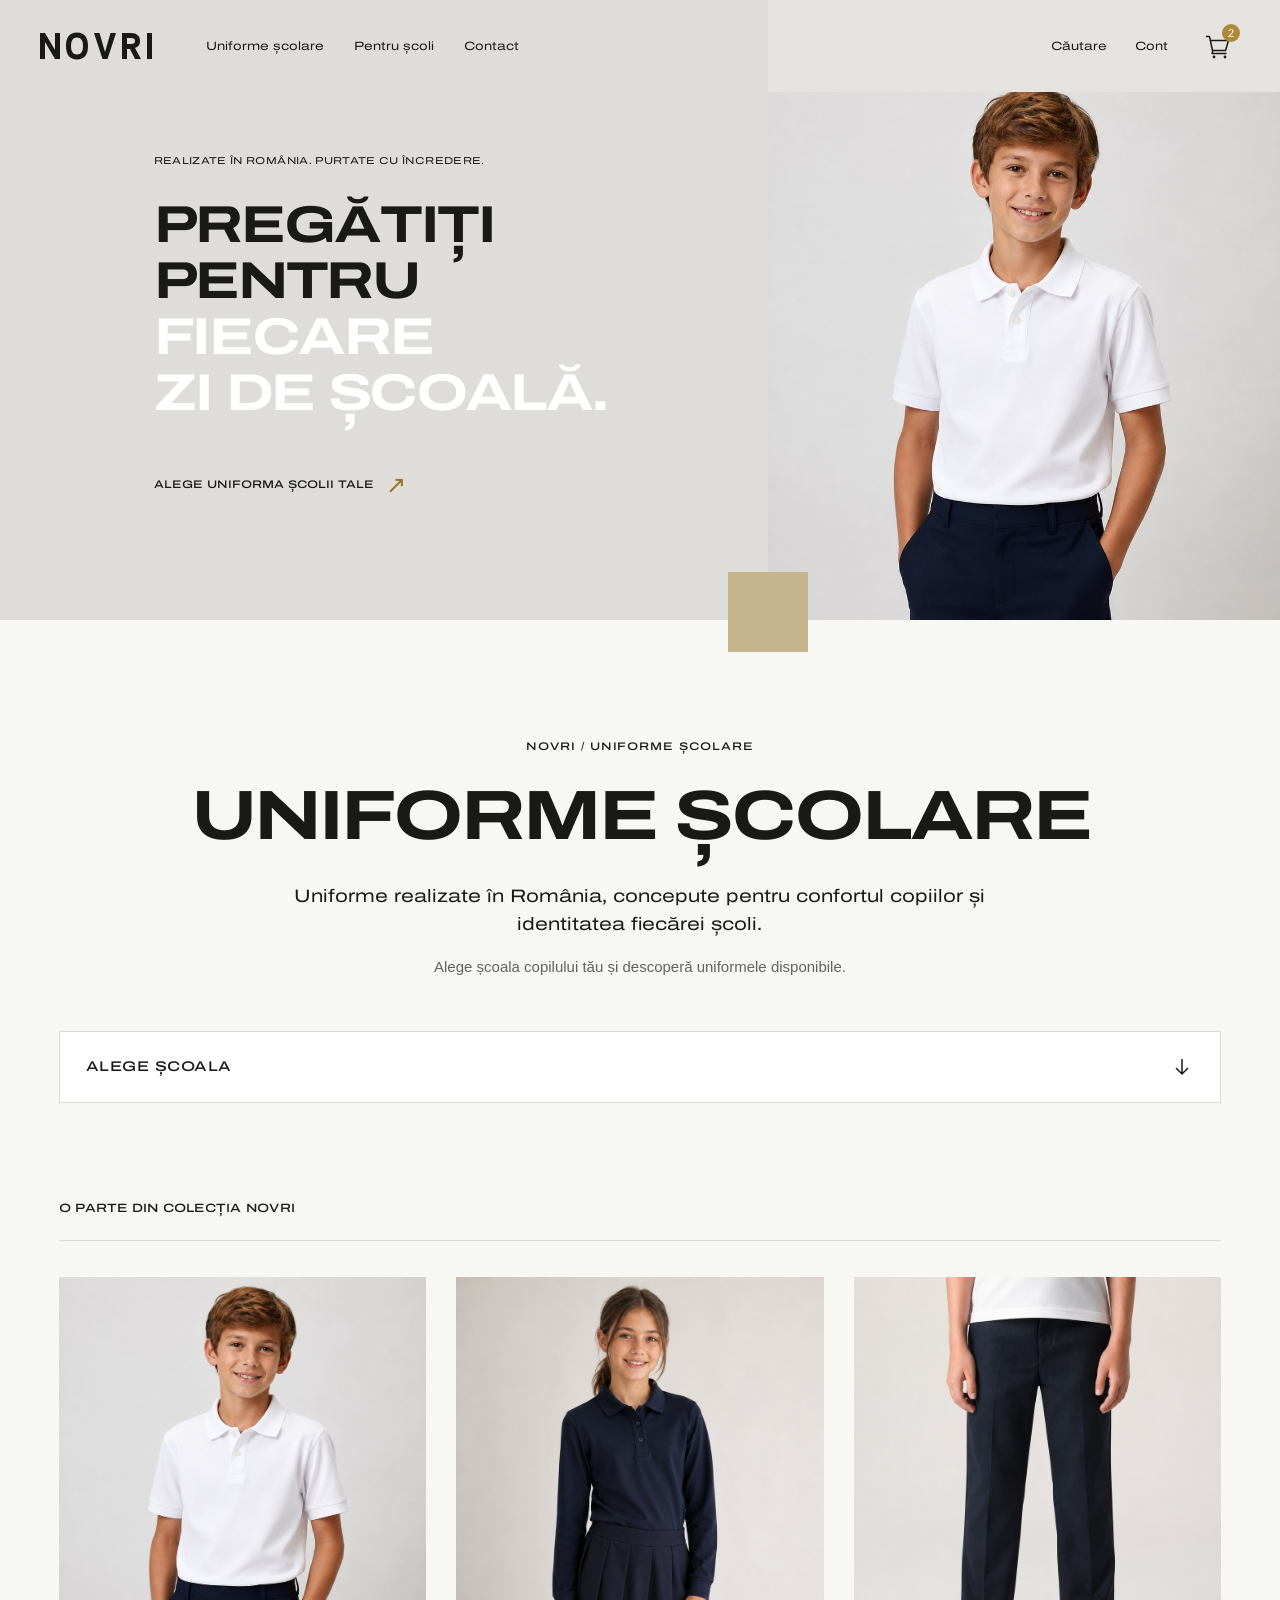
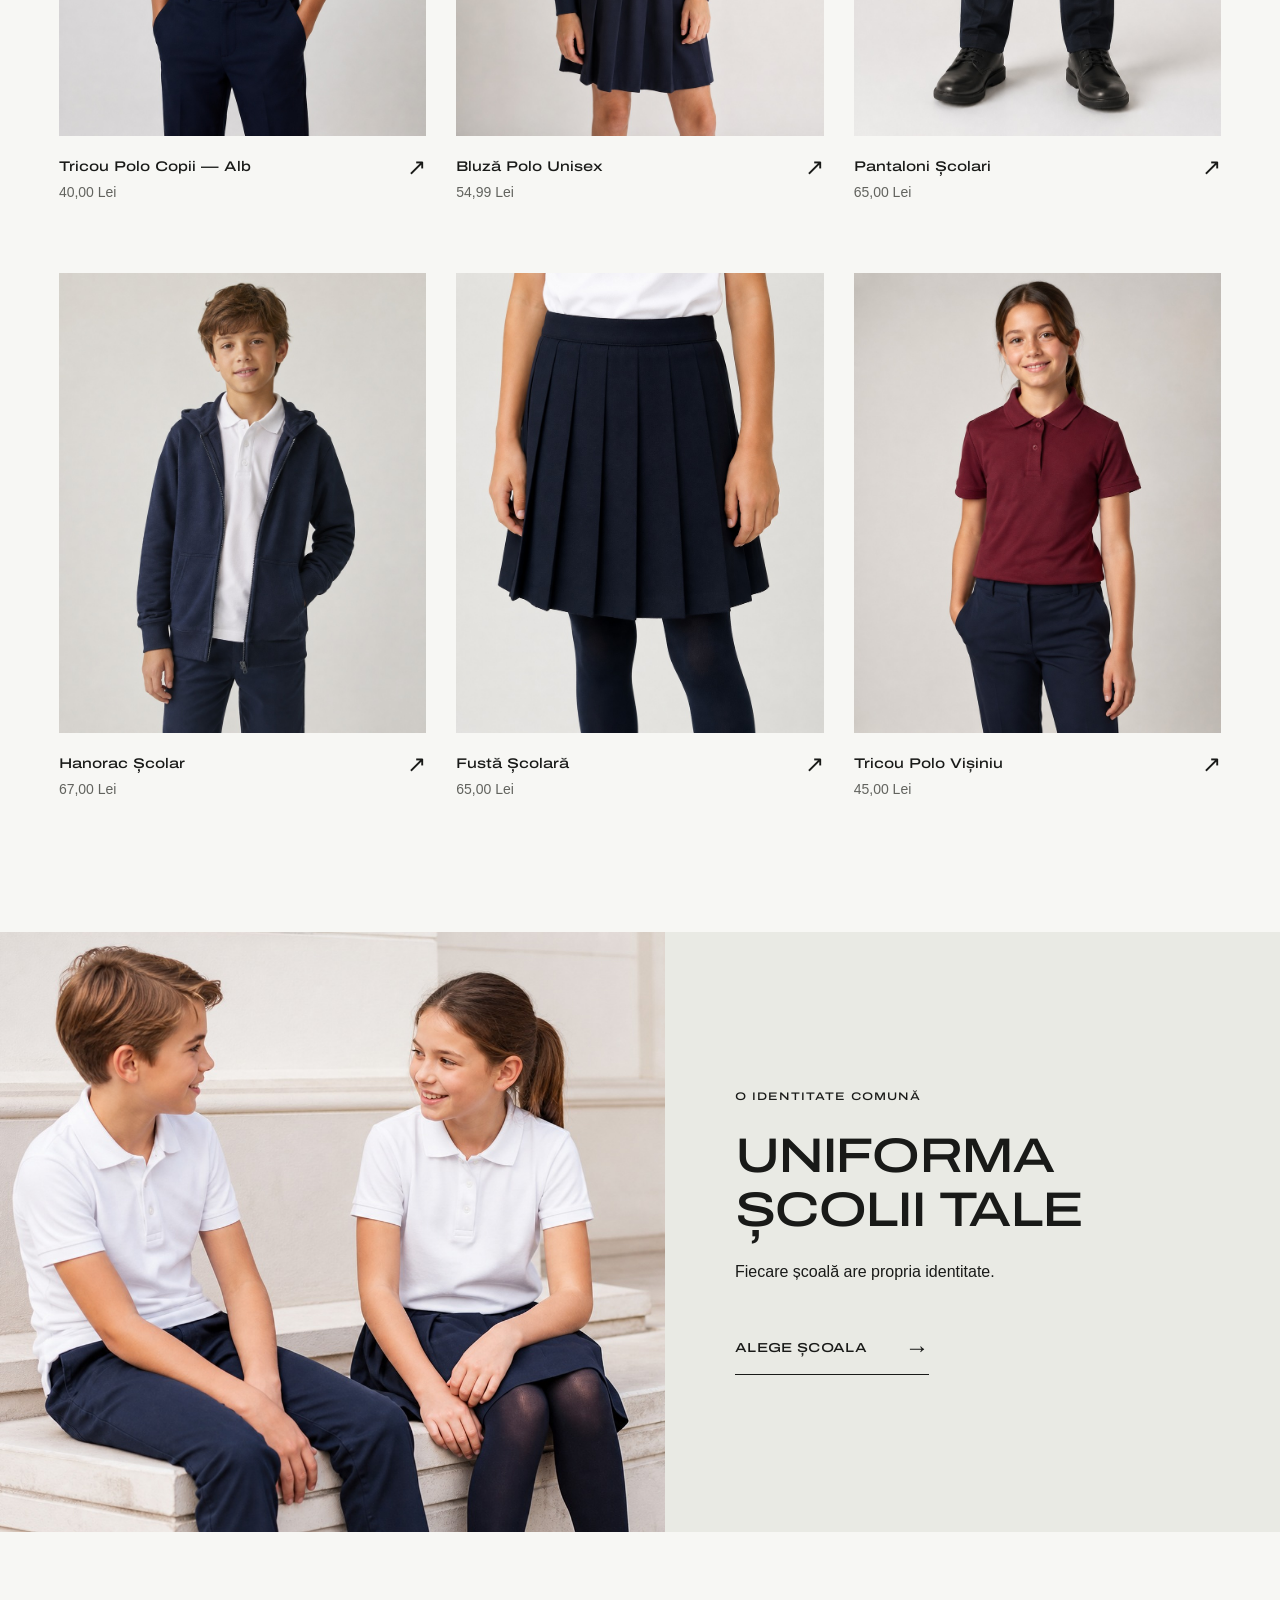
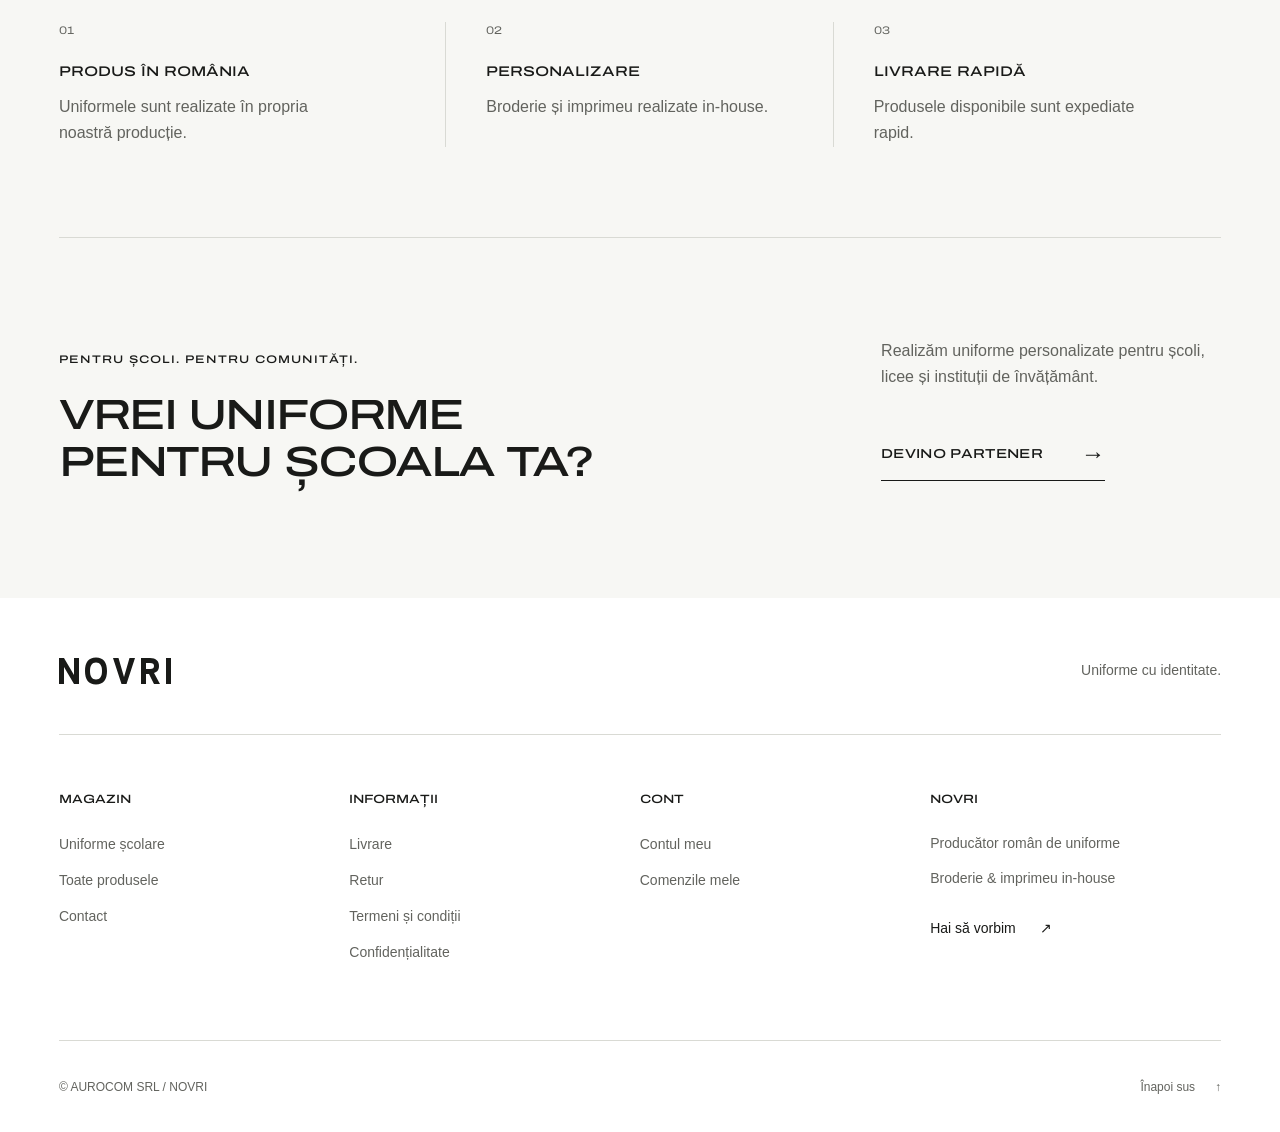
==== commit 39c5bab5: "Add NOVRI cart demo with quantities, summary and shared badge" ====
--- a/uniforme-scolare-landing/index.html
+++ b/uniforme-scolare-landing/index.html
@@ -10,11 +10,13 @@
   <link rel="preload" href="assets/fonts/archivo-expanded-latin.woff2" as="font" type="font/woff2" crossorigin>
   <link rel="preload" href="assets/fonts/archivo-expanded-latin-ext.woff2" as="font" type="font/woff2" crossorigin>
   <link rel="stylesheet" href="css/styles.css">
+  <script src="js/catalog.js" defer></script>
+  <script src="js/cart-state.js" defer></script>
   <script src="js/navigation.js" defer></script>
   <script src="js/main.js" defer></script>
 </head>
 <!-- Only this standalone document has its default body margin removed.
-     For OpenCart, move the wrapper and its two asset references into the dedicated template. -->
+     For OpenCart, move the wrapper and its stylesheet and script references into the dedicated template. -->
 <body style="margin: 0;">
   <div id="school-uniforms-landing">
     <a class="school-skip-link" href="#school-main">Sari la conținut</a>
@@ -35,7 +37,7 @@
           <!-- Replace placeholder hrefs with the existing OpenCart URLs during integration. -->
           <a class="school-desktop-only" href="#" data-school-placeholder>Căutare</a>
           <a class="school-desktop-only" href="#" data-school-placeholder>Cont</a>
-          <a class="school-cart-link" href="#" data-school-placeholder>
+          <a class="school-cart-link" href="cos.html">
             <span class="school-visually-hidden">Coș de cumpărături, produse: </span>
             <svg class="school-cart-icon" width="28" height="28" viewBox="0 0 28 28" fill="none" aria-hidden="true"><path d="M2.5 4.5h3l3 14h13l3-10H6.5M9 18.5l-1 3h14" stroke="currentColor" stroke-width="1.5" stroke-linecap="round" stroke-linejoin="round"/><circle cx="10" cy="25" r="1.4" fill="currentColor"/><circle cx="21" cy="25" r="1.4" fill="currentColor"/></svg>
             <span class="school-cart-count" id="school-cart-count" data-school-cart-count>0</span>
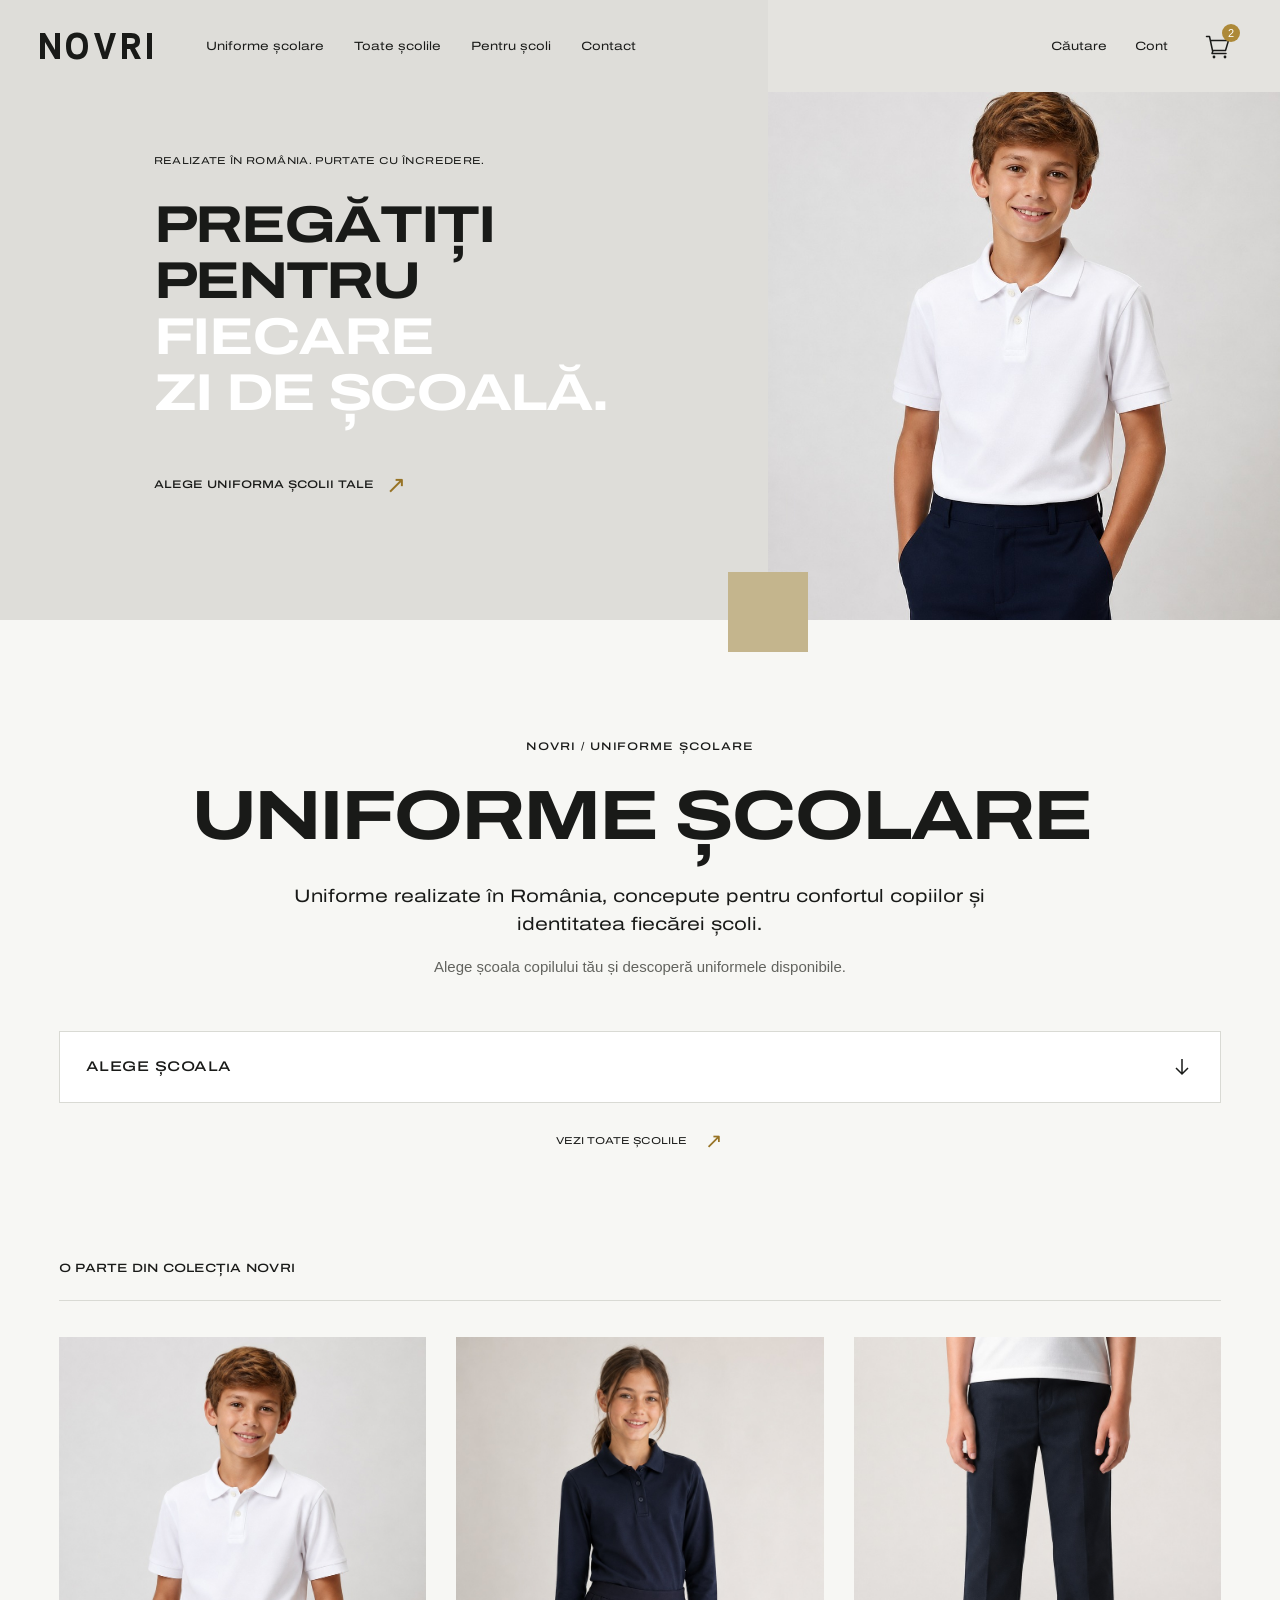
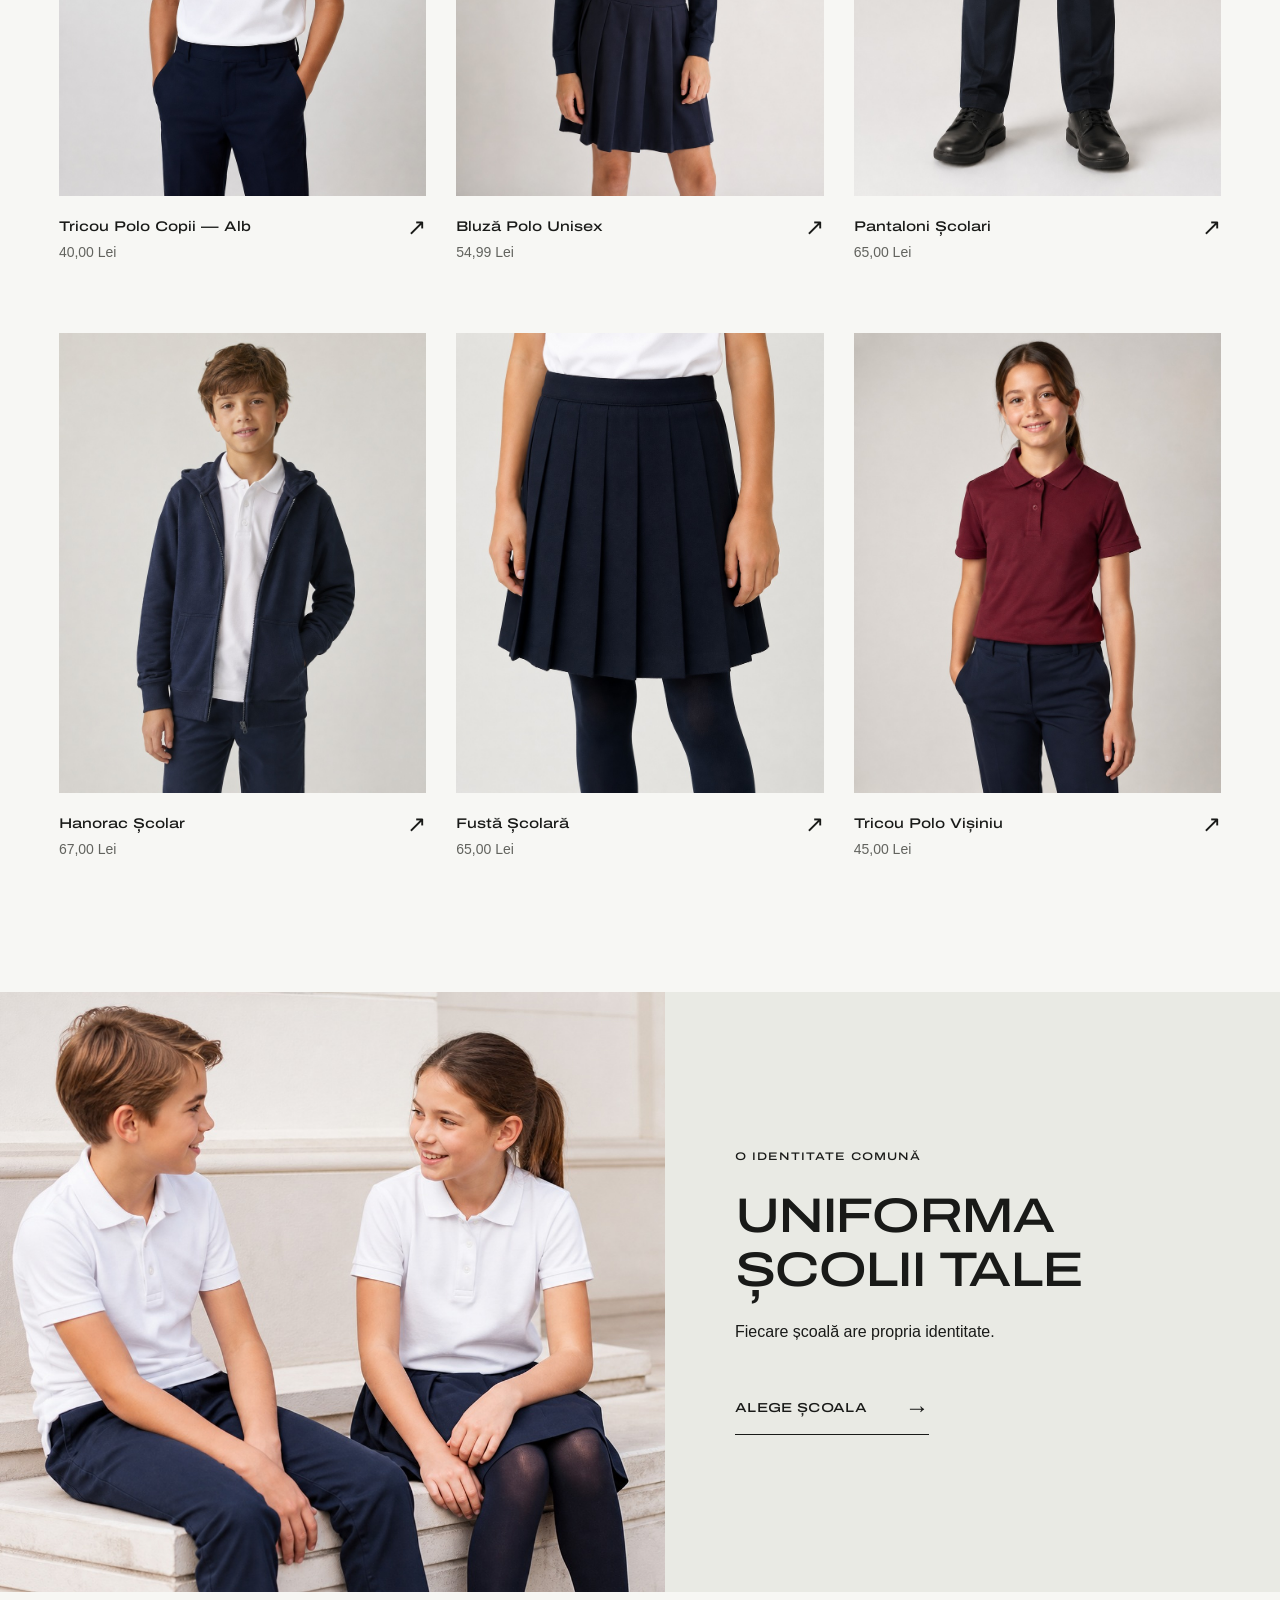
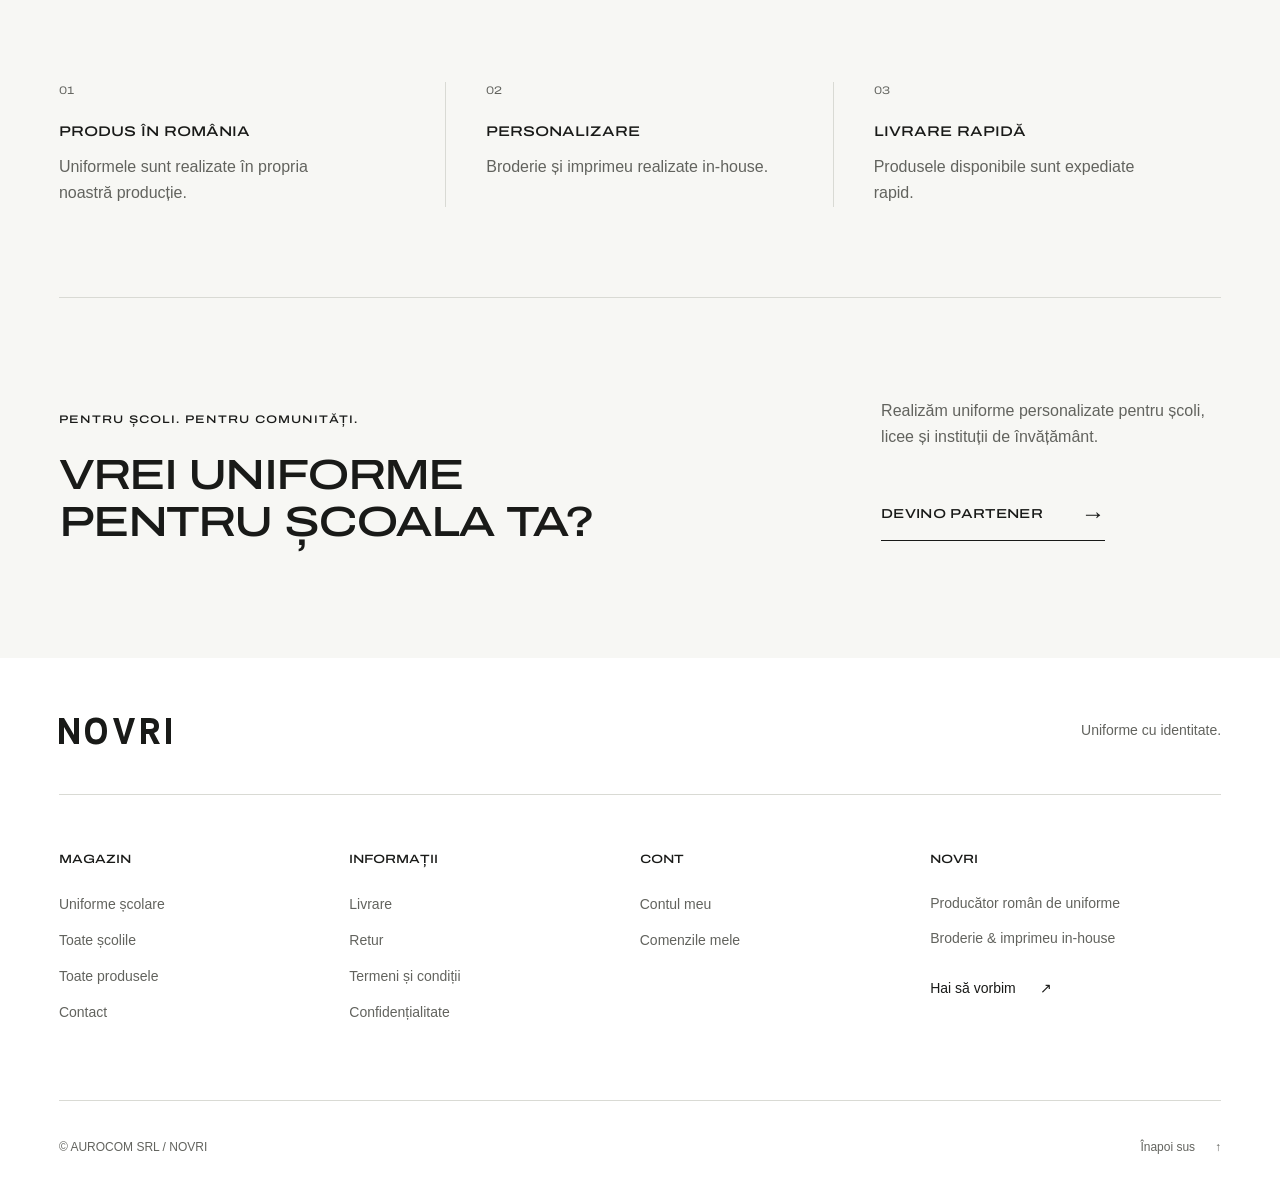
==== commit 80b2626d: "Add NOVRI school directory with county groups and local search" ====
--- a/uniforme-scolare-landing/index.html
+++ b/uniforme-scolare-landing/index.html
@@ -28,8 +28,9 @@
         </a>
         <nav class="school-nav" id="school-menu" aria-label="Navigație principală">
           <a class="school-nav-link" href="#school-main" aria-current="page">Uniforme școlare</a>
+          <a class="school-nav-link" href="scoli.html">Toate școlile</a>
           <a class="school-nav-link" href="#school-partners">Pentru școli</a>
-          <a class="school-nav-link" href="#contact">Contact</a>
+          <a class="school-nav-link" href="contact.html">Contact</a>
           <a class="school-nav-link school-mobile-only" href="#" data-school-placeholder>Căutare</a>
           <a class="school-nav-link school-mobile-only" href="#" data-school-placeholder>Contul meu</a>
         </nav>
@@ -85,6 +86,7 @@
             <p class="school-selector-empty" id="school-selector-empty" role="status" hidden>Nu am găsit această școală.</p>
           </div>
         </div>
+        <a class="school-directory-home-link" href="scoli.html">Vezi toate școlile <span aria-hidden="true">↗</span></a>
         <noscript><p class="school-noscript">Activează JavaScript pentru a alege școala sau <a href="https://meai.ro/uniforme-scolare">consultă lista școlilor pe NOVRI</a>.</p></noscript>
       </section>
 
@@ -152,7 +154,7 @@
 
       <section class="school-partners school-container" id="school-partners" aria-labelledby="school-partners-title">
         <div><p class="school-eyebrow">PENTRU ȘCOLI. PENTRU COMUNITĂȚI.</p><h2 class="school-section-title" id="school-partners-title">Vrei uniforme<br>pentru școala ta?</h2></div>
-        <div class="school-partners-copy"><p>Realizăm uniforme personalizate pentru școli, licee și instituții de învățământ.</p><a class="school-text-cta" href="#contact">Devino partener <span aria-hidden="true">→</span></a></div>
+        <div class="school-partners-copy"><p>Realizăm uniforme personalizate pentru școli, licee și instituții de învățământ.</p><a class="school-text-cta" href="contact.html?subiect=scoala#school-contact-form">Devino partener <span aria-hidden="true">→</span></a></div>
       </section>
     </main>
 
@@ -160,10 +162,10 @@
       <div class="school-footer-inner school-container">
         <div class="school-footer-top"><a class="school-logo" href="index.html" aria-label="NOVRI — pagina principală"><img src="assets/logo.svg" alt="NOVRI" width="112" height="36" loading="lazy"></a><span class="school-footer-signature">Uniforme cu identitate.</span></div>
         <div class="school-footer-grid">
-          <nav class="school-footer-column" aria-labelledby="school-footer-shop"><h2 id="school-footer-shop">Magazin</h2><a href="#school-main">Uniforme școlare</a><a href="#" data-school-placeholder>Toate produsele</a><a href="https://meai.ro/index.php?route=information/contact">Contact</a></nav>
+          <nav class="school-footer-column" aria-labelledby="school-footer-shop"><h2 id="school-footer-shop">Magazin</h2><a href="#school-main">Uniforme școlare</a><a href="scoli.html">Toate școlile</a><a href="#" data-school-placeholder>Toate produsele</a><a href="contact.html">Contact</a></nav>
           <nav class="school-footer-column" aria-labelledby="school-footer-info"><h2 id="school-footer-info">Informații</h2><a href="#" data-school-placeholder>Livrare</a><a href="#" data-school-placeholder>Retur</a><a href="#" data-school-placeholder>Termeni și condiții</a><a href="#" data-school-placeholder>Confidențialitate</a></nav>
           <nav class="school-footer-column" aria-labelledby="school-footer-account"><h2 id="school-footer-account">Cont</h2><a href="#" data-school-placeholder>Contul meu</a><a href="#" data-school-placeholder>Comenzile mele</a></nav>
-          <div class="school-footer-column"><h2>NOVRI</h2><p>Producător român de uniforme</p><p>Broderie &amp; imprimeu in-house</p><a class="school-footer-contact" href="https://meai.ro/index.php?route=information/contact">Hai să vorbim <span aria-hidden="true">↗</span></a></div>
+          <div class="school-footer-column"><h2>NOVRI</h2><p>Producător român de uniforme</p><p>Broderie &amp; imprimeu in-house</p><a class="school-footer-contact" href="contact.html">Hai să vorbim <span aria-hidden="true">↗</span></a></div>
         </div>
         <div class="school-footer-bottom"><small>© AUROCOM SRL / NOVRI</small><a href="#school-main">Înapoi sus <span aria-hidden="true">↑</span></a></div>
       </div>
--- a/uniforme-scolare-landing/css/styles.css
+++ b/uniforme-scolare-landing/css/styles.css
@@ -142,6 +142,8 @@
 #school-uniforms-landing .school-selector-search { padding: 8px 10px 14px; }
 #school-uniforms-landing .school-search-input { width: 100%; min-height: 48px; padding: 10px; border: 1px solid var(--school-line); background: #fff; font-family: Arial, sans-serif; font-size: 16px; }
 #school-uniforms-landing .school-selector-empty { padding: 16px; font-size: 14px; }
+#school-uniforms-landing .school-directory-home-link { display: flex; align-items: center; justify-content: center; gap: 18px; width: fit-content; min-height: 44px; margin: 16px auto 0; padding-block: 8px; font-size: 10px; text-transform: uppercase; }
+#school-uniforms-landing .school-directory-home-link span { color: #977325; font: 21px Arial, sans-serif; }
 #school-uniforms-landing .school-noscript { padding-top: 14px; font-family: Arial, sans-serif; }
 #school-uniforms-landing .school-noscript a { text-decoration: underline; }
 
@@ -218,7 +220,7 @@
   #school-uniforms-landing .school-logo img { width: 112px; }
   #school-uniforms-landing .school-nav,
   #school-uniforms-landing.school-ready .school-nav { position: static; order: initial; flex-direction: row; flex-basis: auto; gap: 30px; padding: 0; border: 0; font-size: 12px; }
-  #school-uniforms-landing .school-nav-link { padding-block: 12px; }
+  #school-uniforms-landing .school-nav-link { padding-block: 12px; white-space: nowrap; }
   #school-uniforms-landing .school-header-actions { gap: 28px; }
   #school-uniforms-landing .school-header-actions .school-desktop-only { display: inline-flex; }
   #school-uniforms-landing .school-mobile-only,
@@ -271,3 +273,11 @@
 /* Keep native hidden semantics stronger than the component's display layout. */
 #school-uniforms-landing [hidden],
 #school-uniforms-landing.school-ready [hidden] { display: none; }
+
+/* Keep the four navigation links comfortable on small desktop screens. */
+@media (min-width: 1024px) and (max-width: 1279px) {
+  #school-uniforms-landing .school-header-inner { gap: 28px; padding-inline: 32px; }
+  #school-uniforms-landing .school-nav,
+  #school-uniforms-landing.school-ready .school-nav { gap: 20px; }
+  #school-uniforms-landing .school-header-actions { gap: 20px; }
+}
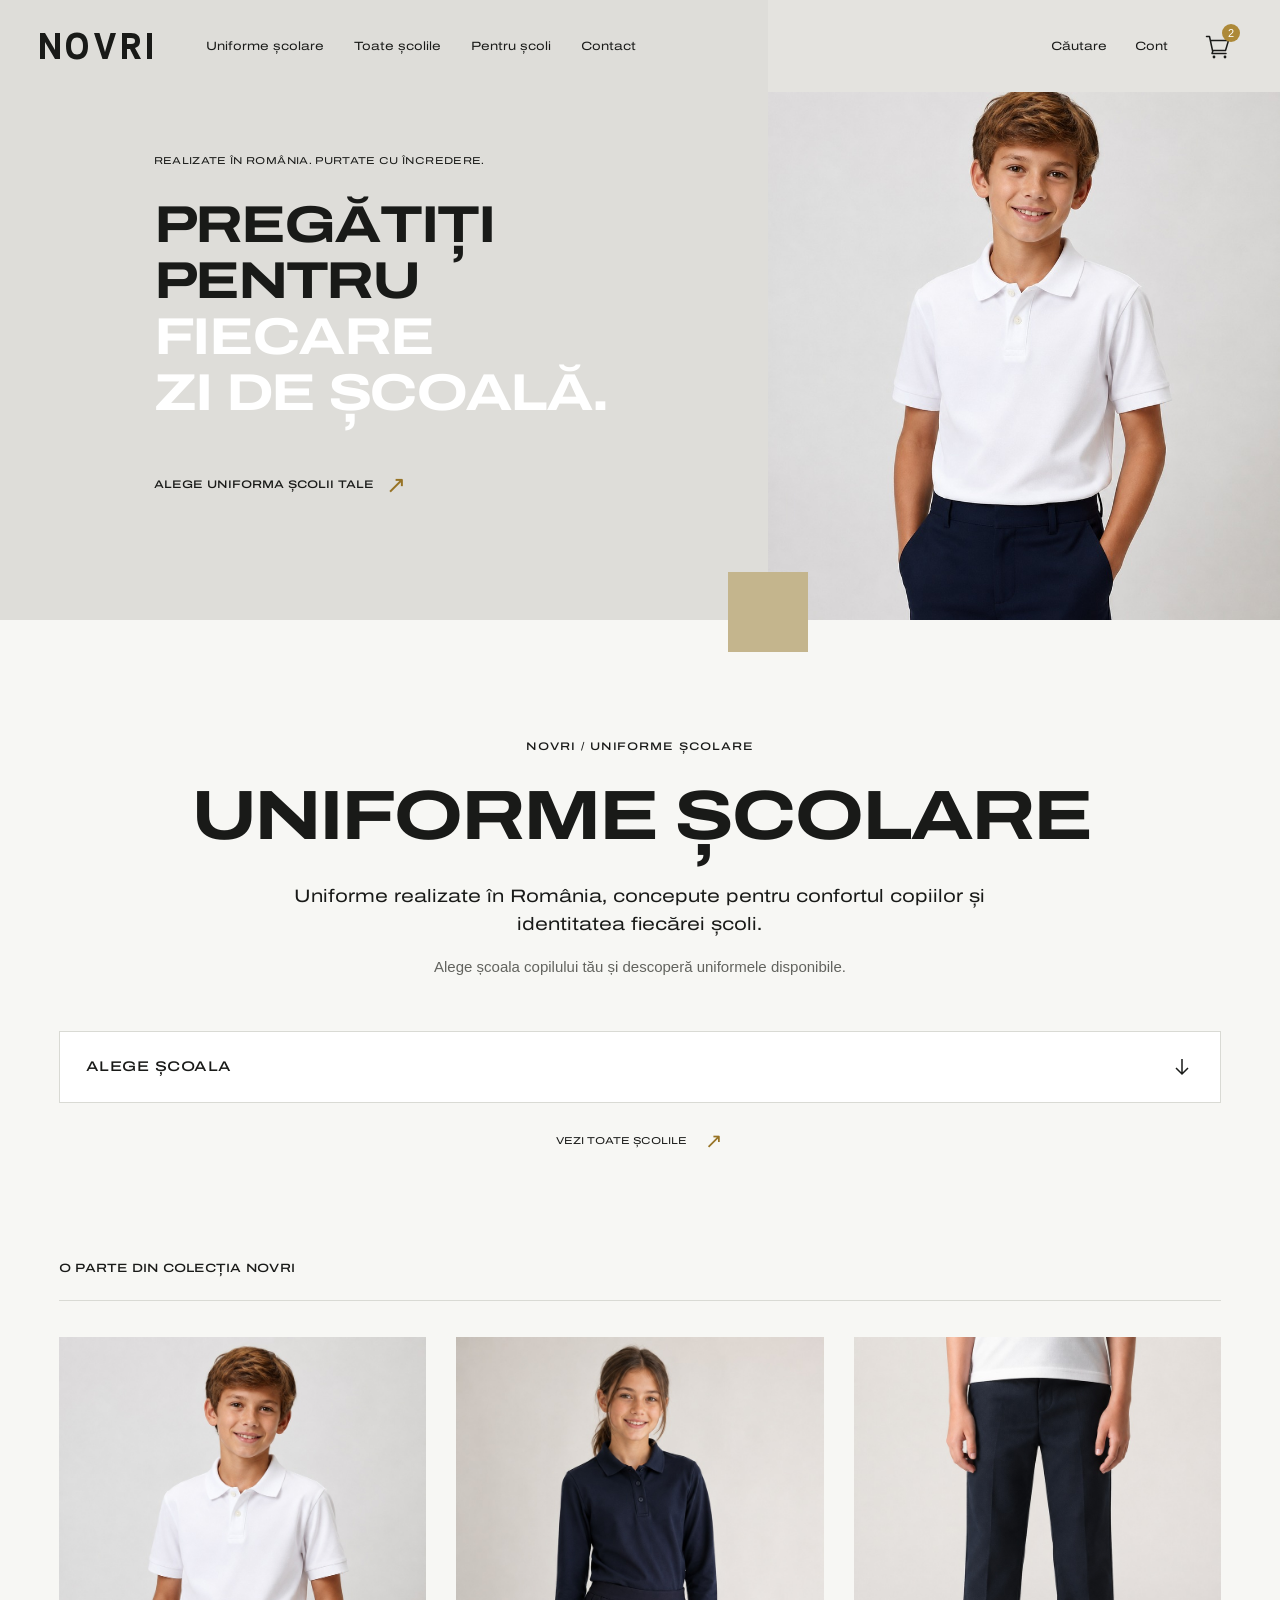
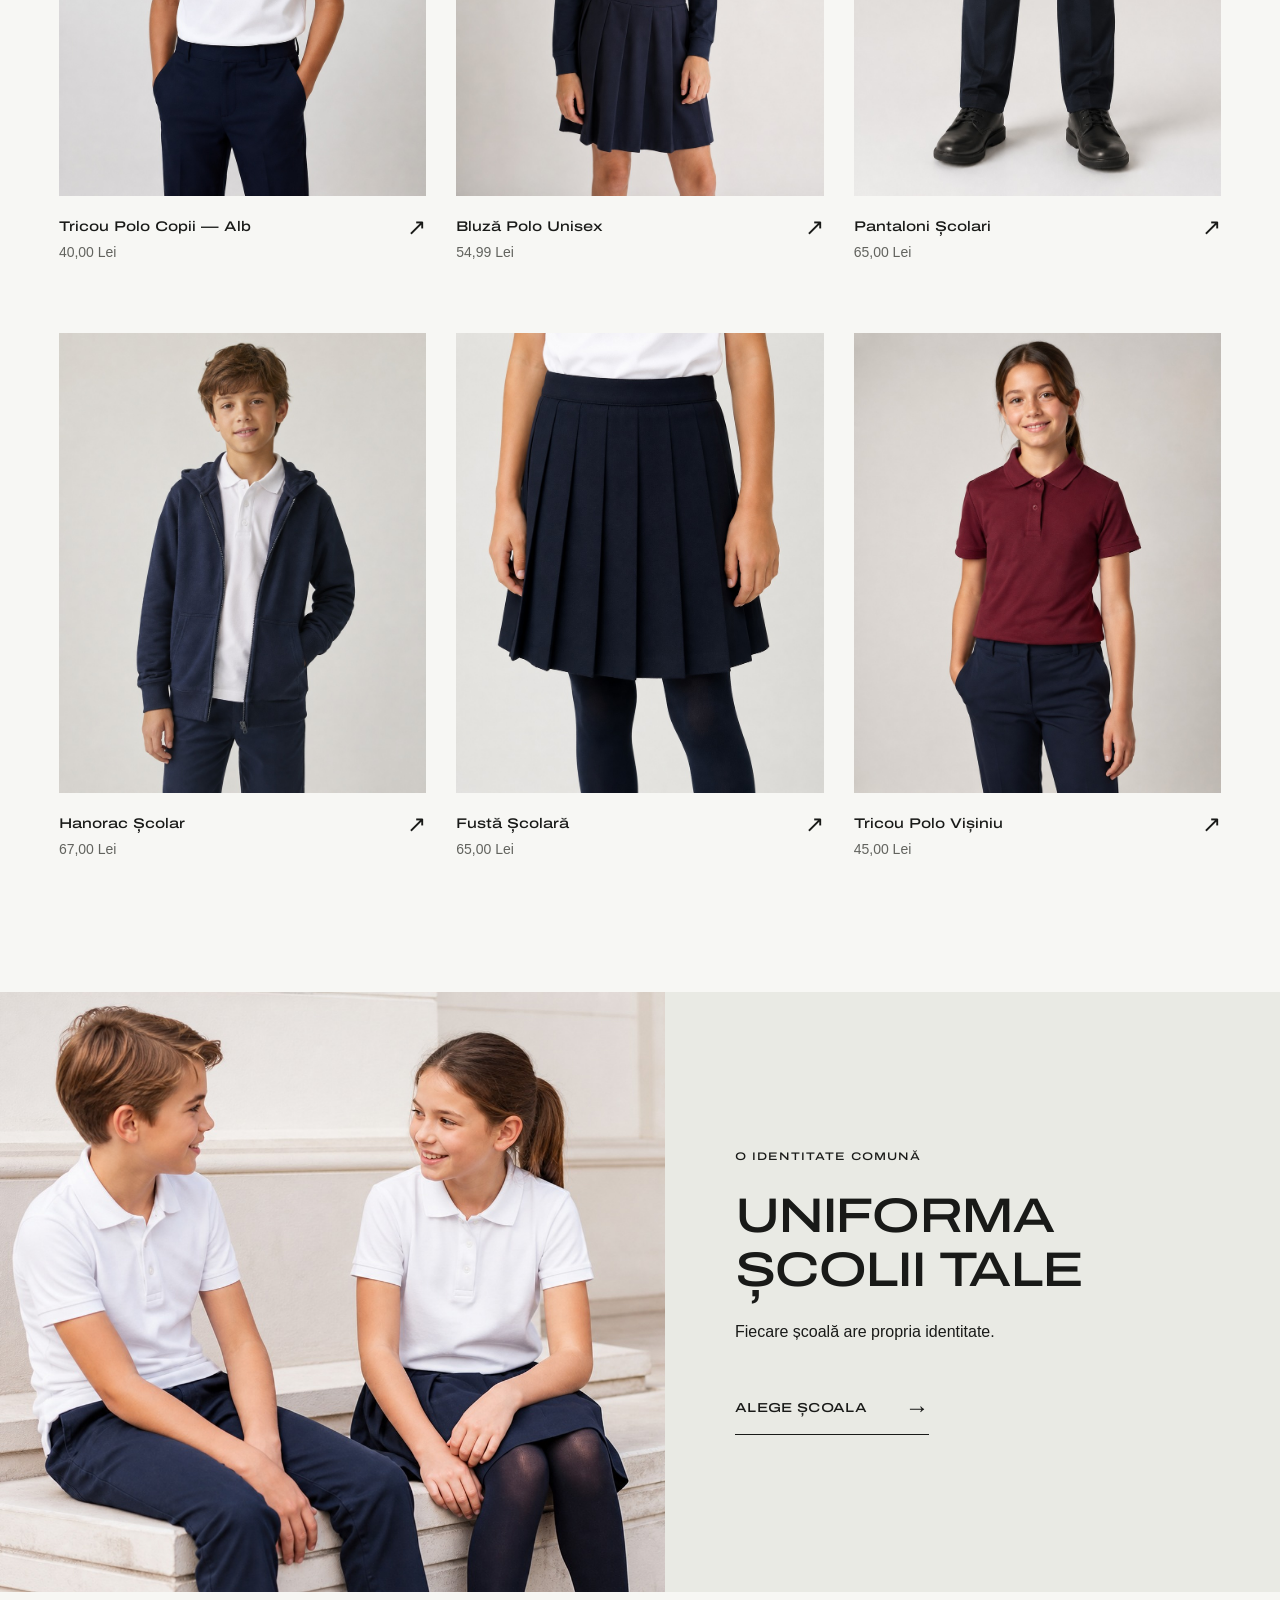
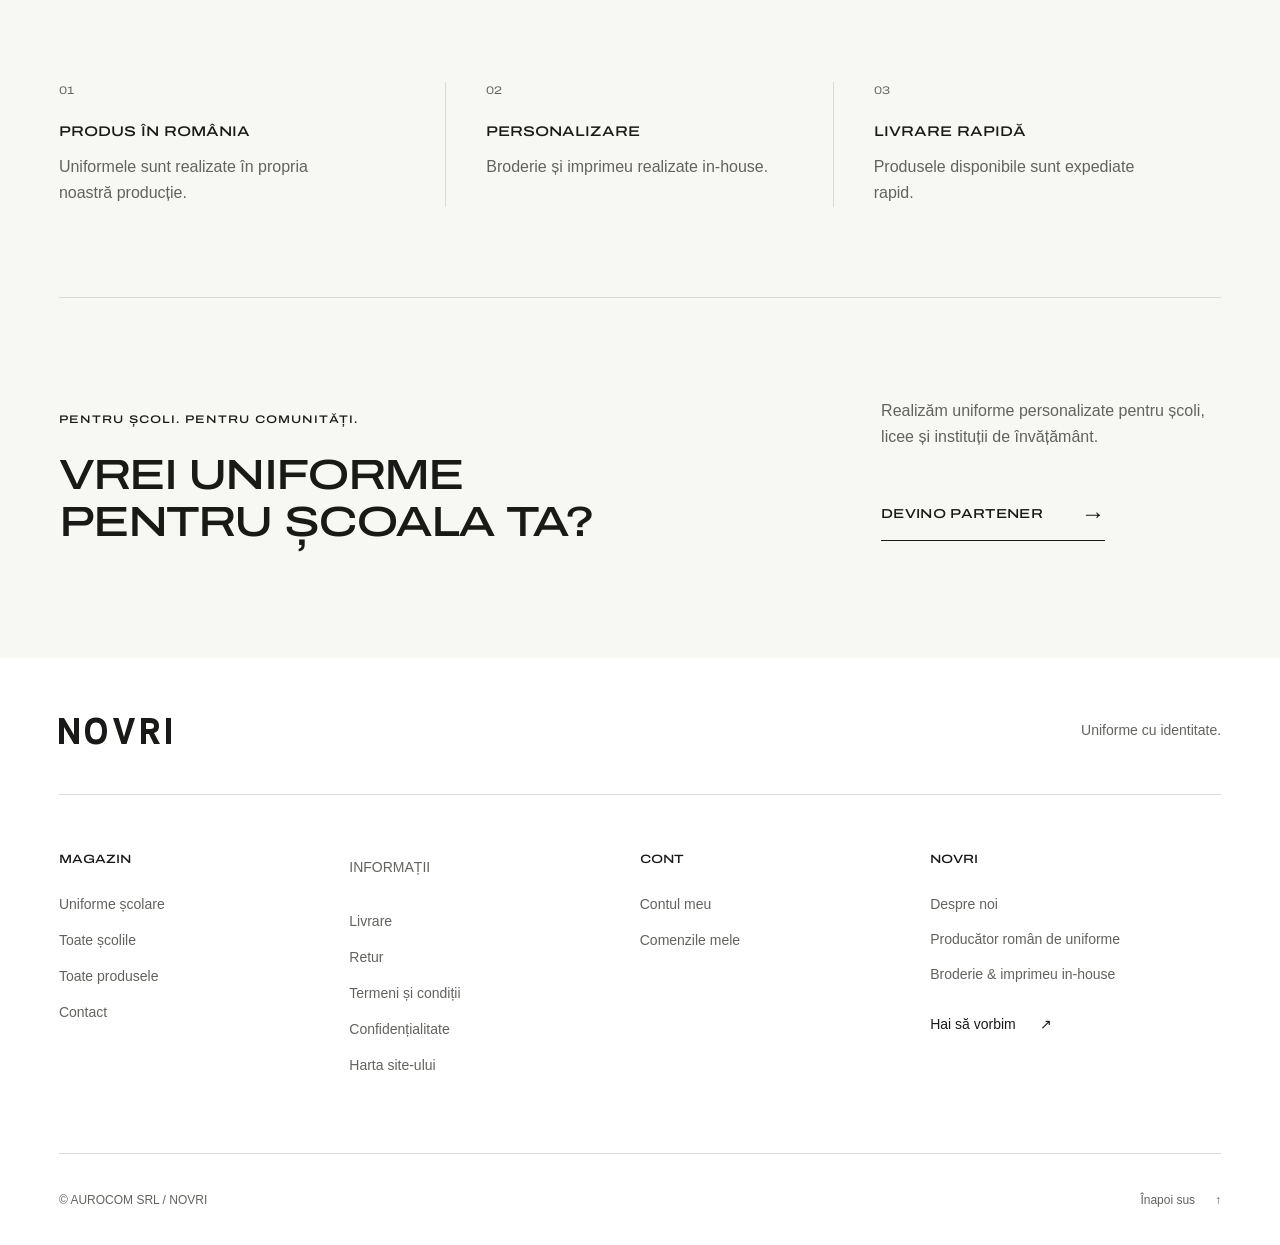
==== commit bd7dadf1: "Add NOVRI information pages and connect policy navigation" ====
--- a/uniforme-scolare-landing/index.html
+++ b/uniforme-scolare-landing/index.html
@@ -163,9 +163,9 @@
         <div class="school-footer-top"><a class="school-logo" href="index.html" aria-label="NOVRI — pagina principală"><img src="assets/logo.svg" alt="NOVRI" width="112" height="36" loading="lazy"></a><span class="school-footer-signature">Uniforme cu identitate.</span></div>
         <div class="school-footer-grid">
           <nav class="school-footer-column" aria-labelledby="school-footer-shop"><h2 id="school-footer-shop">Magazin</h2><a href="#school-main">Uniforme școlare</a><a href="scoli.html">Toate școlile</a><a href="#" data-school-placeholder>Toate produsele</a><a href="contact.html">Contact</a></nav>
-          <nav class="school-footer-column" aria-labelledby="school-footer-info"><h2 id="school-footer-info">Informații</h2><a href="#" data-school-placeholder>Livrare</a><a href="#" data-school-placeholder>Retur</a><a href="#" data-school-placeholder>Termeni și condiții</a><a href="#" data-school-placeholder>Confidențialitate</a></nav>
+          <nav class="school-footer-column" aria-labelledby="school-footer-info"><h2 id="school-footer-info"><a href="informatii.html">Informații</a></h2><a href="livrare.html">Livrare</a><a href="retur.html">Retur</a><a href="termeni-si-conditii.html">Termeni și condiții</a><a href="confidentialitate.html">Confidențialitate</a><a href="harta-site.html">Harta site-ului</a></nav>
           <nav class="school-footer-column" aria-labelledby="school-footer-account"><h2 id="school-footer-account">Cont</h2><a href="#" data-school-placeholder>Contul meu</a><a href="#" data-school-placeholder>Comenzile mele</a></nav>
-          <div class="school-footer-column"><h2>NOVRI</h2><p>Producător român de uniforme</p><p>Broderie &amp; imprimeu in-house</p><a class="school-footer-contact" href="contact.html">Hai să vorbim <span aria-hidden="true">↗</span></a></div>
+          <div class="school-footer-column"><h2>NOVRI</h2><a href="despre-noi.html">Despre noi</a><p>Producător român de uniforme</p><p>Broderie &amp; imprimeu in-house</p><a class="school-footer-contact" href="contact.html">Hai să vorbim <span aria-hidden="true">↗</span></a></div>
         </div>
         <div class="school-footer-bottom"><small>© AUROCOM SRL / NOVRI</small><a href="#school-main">Înapoi sus <span aria-hidden="true">↑</span></a></div>
       </div>
--- a/uniforme-scolare-landing/css/styles.css
+++ b/uniforme-scolare-landing/css/styles.css
@@ -198,6 +198,7 @@
 #school-uniforms-landing .school-footer-column h2 { margin-bottom: 18px; font-size: 12px; font-weight: 500; line-height: 1.5; text-transform: uppercase; }
 #school-uniforms-landing .school-footer-column :where(a,p) { padding-block: 6px; color: var(--school-muted); font-family: Arial, sans-serif; font-size: 14px; line-height: 1.65; overflow-wrap: anywhere; }
 #school-uniforms-landing .school-footer-column a { display: inline-flex; align-items: center; min-height: 36px; }
+#school-uniforms-landing .school-footer-column h2 a { min-height: 0; }
 #school-uniforms-landing .school-footer-column .school-footer-contact { gap: 24px; margin-top: 14px; color: var(--school-ink); }
 #school-uniforms-landing .school-footer-bottom { display: flex; flex-wrap: wrap; align-items: center; justify-content: space-between; gap: 16px; min-height: 92px; padding-block: 22px; border-top: 1px solid var(--school-line); color: var(--school-muted); font-family: Arial, sans-serif; font-size: 12px; }
 #school-uniforms-landing .school-footer-bottom small { font-size: inherit; }
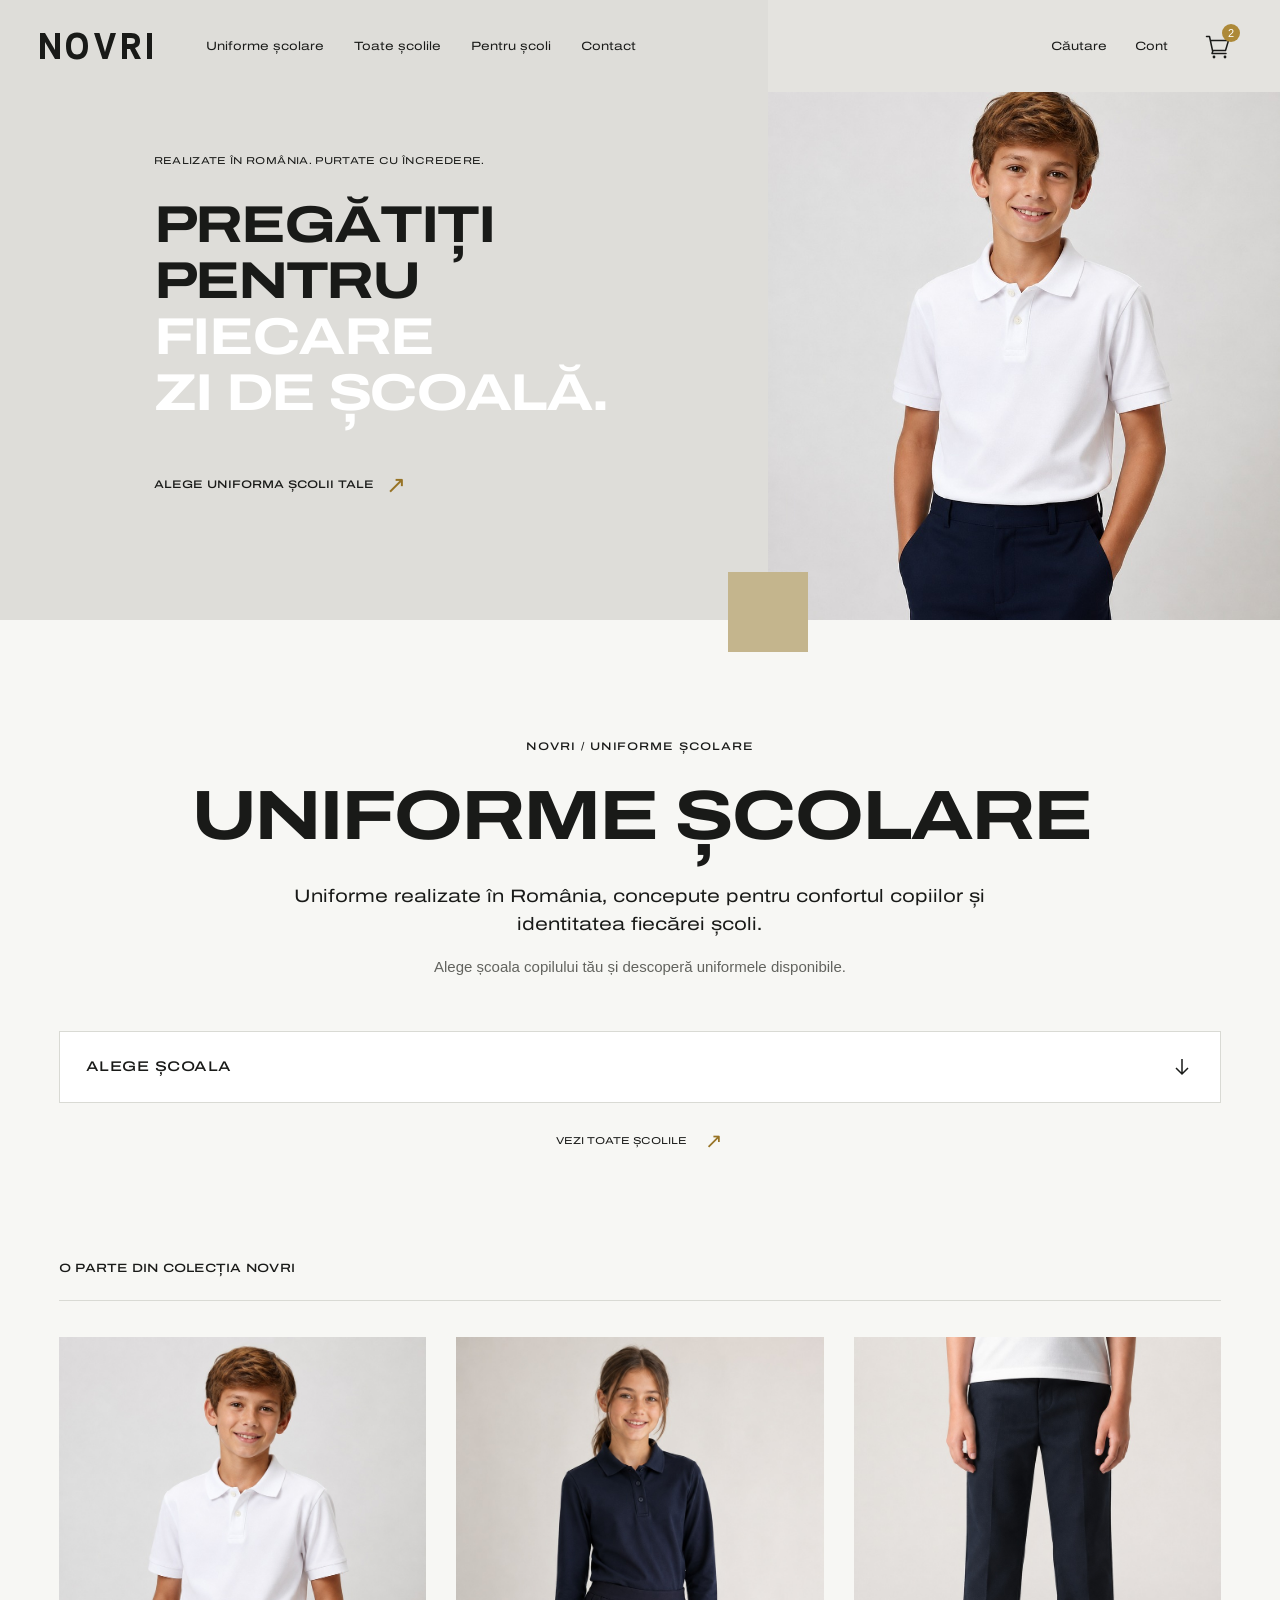
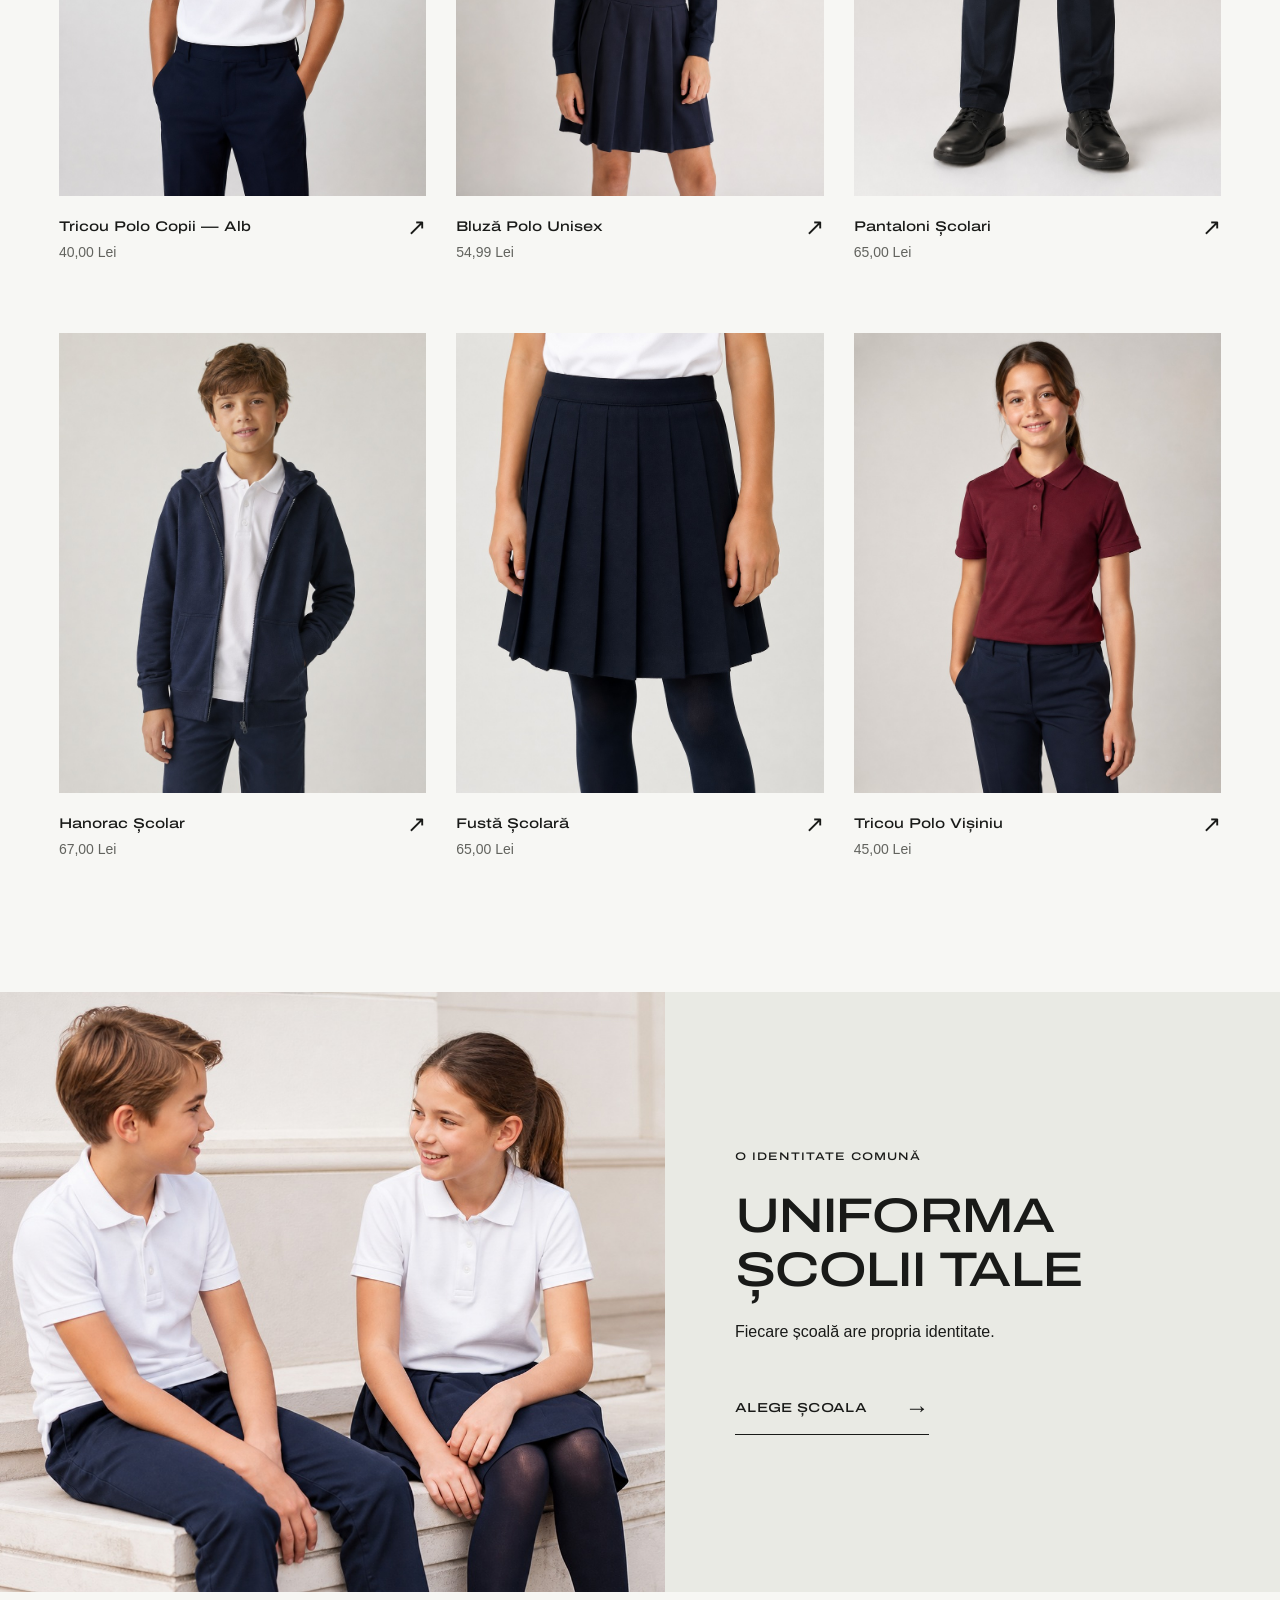
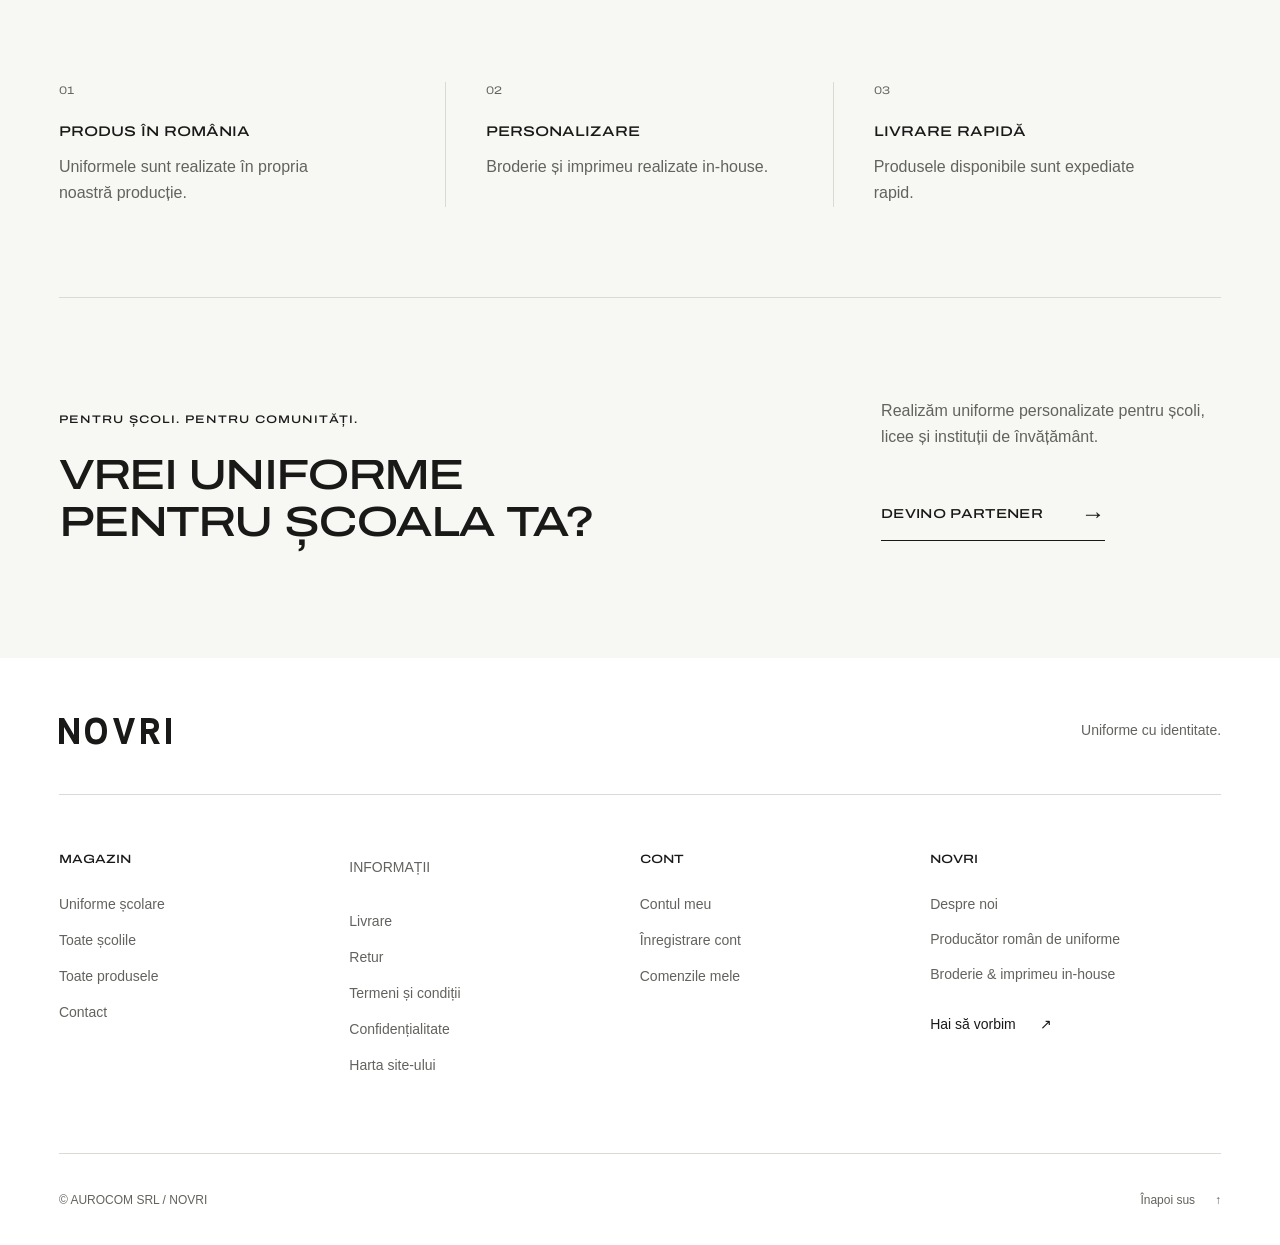
==== commit 05c20528: "Add NOVRI registration form to the shared account modal" ====
--- a/uniforme-scolare-landing/index.html
+++ b/uniforme-scolare-landing/index.html
@@ -10,9 +10,11 @@
   <link rel="preload" href="assets/fonts/archivo-expanded-latin.woff2" as="font" type="font/woff2" crossorigin>
   <link rel="preload" href="assets/fonts/archivo-expanded-latin-ext.woff2" as="font" type="font/woff2" crossorigin>
   <link rel="stylesheet" href="css/styles.css">
+  <link rel="stylesheet" href="css/account.css">
   <script src="js/catalog.js" defer></script>
   <script src="js/cart-state.js" defer></script>
   <script src="js/navigation.js" defer></script>
+  <script src="js/account.js" defer></script>
   <script src="js/main.js" defer></script>
 </head>
 <!-- Only this standalone document has its default body margin removed.
@@ -32,12 +34,12 @@
           <a class="school-nav-link" href="#school-partners">Pentru școli</a>
           <a class="school-nav-link" href="contact.html">Contact</a>
           <a class="school-nav-link school-mobile-only" href="#" data-school-placeholder>Căutare</a>
-          <a class="school-nav-link school-mobile-only" href="#" data-school-placeholder>Contul meu</a>
+          <a class="school-nav-link school-mobile-only" href="#school-account-dialog" data-school-account-open aria-haspopup="dialog" aria-controls="school-account-dialog">Contul meu</a>
         </nav>
         <div class="school-header-actions">
           <!-- Replace placeholder hrefs with the existing OpenCart URLs during integration. -->
           <a class="school-desktop-only" href="#" data-school-placeholder>Căutare</a>
-          <a class="school-desktop-only" href="#" data-school-placeholder>Cont</a>
+          <a class="school-desktop-only" href="#school-account-dialog" data-school-account-open aria-haspopup="dialog" aria-controls="school-account-dialog">Cont</a>
           <a class="school-cart-link" href="cos.html">
             <span class="school-visually-hidden">Coș de cumpărături, produse: </span>
             <svg class="school-cart-icon" width="28" height="28" viewBox="0 0 28 28" fill="none" aria-hidden="true"><path d="M2.5 4.5h3l3 14h13l3-10H6.5M9 18.5l-1 3h14" stroke="currentColor" stroke-width="1.5" stroke-linecap="round" stroke-linejoin="round"/><circle cx="10" cy="25" r="1.4" fill="currentColor"/><circle cx="21" cy="25" r="1.4" fill="currentColor"/></svg>
@@ -158,13 +160,53 @@
       </section>
     </main>
 
+
+    <!-- Shared account fragment. Included statically in each standalone page. -->
+    <dialog class="school-account-dialog" id="school-account-dialog" data-school-account-mode="login" aria-labelledby="school-account-title" aria-describedby="school-account-description school-account-demo-note">
+      <button class="school-account-close" type="button" data-school-account-close aria-label="Închide fereastra contului"><svg width="20" height="20" viewBox="0 0 24 24" fill="none" aria-hidden="true"><path d="m6 6 12 12M18 6 6 18" stroke="currentColor" stroke-width="1.5"/></svg></button>
+      <div class="school-account-body">
+      <p class="school-account-eyebrow">NOVRI / CONTUL TĂU</p>
+      <h2 id="school-account-title">Bine ai revenit</h2>
+      <p class="school-account-description" id="school-account-description">Intră în cont pentru comenzile și uniformele tale.</p>
+      <form class="school-account-form" id="school-account-form" method="dialog" autocomplete="off" novalidate>
+        <fieldset class="school-account-group">
+          <legend id="school-account-personal-heading" hidden>Detalii personale</legend>
+          <div class="school-account-field-grid">
+            <div class="school-account-field" data-school-register-field hidden><label for="school-account-firstname">Prenume *</label><input id="school-account-firstname" name="account-firstname" type="text" autocomplete="off" maxlength="32" required disabled></div>
+            <div class="school-account-field" data-school-register-field hidden><label for="school-account-lastname">Nume *</label><input id="school-account-lastname" name="account-lastname" type="text" autocomplete="off" maxlength="32" required disabled></div>
+            <div class="school-account-field"><label for="school-account-email" id="school-account-email-label">Adresa de e-mail</label><input id="school-account-email" name="account-email" type="email" inputmode="email" autocomplete="off" autocapitalize="none" spellcheck="false" maxlength="160" required></div>
+            <div class="school-account-field" data-school-register-field hidden><label for="school-account-phone">Telefon *</label><input id="school-account-phone" name="account-phone" type="tel" autocomplete="off" maxlength="32" required disabled></div>
+          </div>
+        </fieldset>
+        <fieldset class="school-account-group school-account-credentials" id="school-account-credentials">
+          <legend id="school-account-password-heading" hidden>Parola ta</legend>
+          <div class="school-account-field-grid">
+            <div class="school-account-field" id="school-account-password-field"><label for="school-account-password" id="school-account-password-label">Parolă</label><input id="school-account-password" name="account-password" type="password" autocomplete="off" maxlength="160" required></div>
+            <div class="school-account-field" data-school-register-field hidden><label for="school-account-password-confirm">Confirmă parola *</label><input id="school-account-password-confirm" name="account-password-confirm" type="password" autocomplete="off" maxlength="160" required disabled></div>
+          </div>
+        </fieldset>
+        <button class="school-account-text-button school-account-forgot" type="button" id="school-account-forgot">Ai uitat parola?</button>
+        <fieldset class="school-account-group school-account-newsletter" data-school-register-field hidden>
+          <legend>Newsletter</legend>
+          <div class="school-account-newsletter-row"><span>Noutăți și colecții NOVRI</span><div class="school-account-radio-options"><label><input type="radio" name="account-newsletter" value="1" disabled> Da</label><label><input type="radio" name="account-newsletter" value="0" checked disabled> Nu</label></div></div>
+        </fieldset>
+        <div class="school-account-consent" data-school-register-field hidden><label><input id="school-account-privacy" name="account-privacy" type="checkbox" required disabled><span>Am citit și sunt de acord cu <a href="confidentialitate.html" target="_blank" rel="noopener" aria-label="Politica de confidențialitate, se deschide într-o filă nouă">Politica de confidențialitate</a>. *</span></label></div>
+        <button class="school-account-submit" type="submit"><span id="school-account-submit-label">Autentificare</span><span aria-hidden="true">→</span></button>
+        <button class="school-account-text-button school-account-back" type="button" id="school-account-back" hidden><span aria-hidden="true">←</span> Înapoi la autentificare</button>
+        <p class="school-account-status" id="school-account-status" role="status" aria-live="polite" aria-atomic="true" hidden></p>
+      </form>
+      <div class="school-account-register-prompt" id="school-account-register-prompt"><span>Nu ai încă un cont?</span><button class="school-account-text-button" type="button" id="school-account-register">Înregistrare cont <span aria-hidden="true">↗</span></button></div>
+      <p class="school-account-demo-note" id="school-account-demo-note">Demo de design. Folosește date fictive; formularul nu trimite date.</p>
+      </div>
+    </dialog>
+
     <footer class="school-footer" id="contact">
       <div class="school-footer-inner school-container">
         <div class="school-footer-top"><a class="school-logo" href="index.html" aria-label="NOVRI — pagina principală"><img src="assets/logo.svg" alt="NOVRI" width="112" height="36" loading="lazy"></a><span class="school-footer-signature">Uniforme cu identitate.</span></div>
         <div class="school-footer-grid">
           <nav class="school-footer-column" aria-labelledby="school-footer-shop"><h2 id="school-footer-shop">Magazin</h2><a href="#school-main">Uniforme școlare</a><a href="scoli.html">Toate școlile</a><a href="#" data-school-placeholder>Toate produsele</a><a href="contact.html">Contact</a></nav>
           <nav class="school-footer-column" aria-labelledby="school-footer-info"><h2 id="school-footer-info"><a href="informatii.html">Informații</a></h2><a href="livrare.html">Livrare</a><a href="retur.html">Retur</a><a href="termeni-si-conditii.html">Termeni și condiții</a><a href="confidentialitate.html">Confidențialitate</a><a href="harta-site.html">Harta site-ului</a></nav>
-          <nav class="school-footer-column" aria-labelledby="school-footer-account"><h2 id="school-footer-account">Cont</h2><a href="#" data-school-placeholder>Contul meu</a><a href="#" data-school-placeholder>Comenzile mele</a></nav>
+          <nav class="school-footer-column" aria-labelledby="school-footer-account"><h2 id="school-footer-account">Cont</h2><a href="#school-account-dialog" data-school-account-open aria-haspopup="dialog" aria-controls="school-account-dialog">Contul meu</a><a href="#school-account-dialog" data-school-account-open="register" aria-haspopup="dialog" aria-controls="school-account-dialog">Înregistrare cont</a><a href="#" data-school-placeholder>Comenzile mele</a></nav>
           <div class="school-footer-column"><h2>NOVRI</h2><a href="despre-noi.html">Despre noi</a><p>Producător român de uniforme</p><p>Broderie &amp; imprimeu in-house</p><a class="school-footer-contact" href="contact.html">Hai să vorbim <span aria-hidden="true">↗</span></a></div>
         </div>
         <div class="school-footer-bottom"><small>© AUROCOM SRL / NOVRI</small><a href="#school-main">Înapoi sus <span aria-hidden="true">↑</span></a></div>
--- a/uniforme-scolare-landing/css/styles.css
+++ b/uniforme-scolare-landing/css/styles.css
@@ -27,6 +27,7 @@
   --school-line: #d9dad4;
   --school-gutter: 20px;
   --school-font: "School Archivo", Arial, sans-serif;
+  --school-page-title-size: clamp(1.375rem, 2.6vw, 2rem);
   background: var(--school-paper);
   color: var(--school-ink);
   font-family: var(--school-font);
--- a/uniforme-scolare-landing/css/account.css
+++ b/uniforme-scolare-landing/css/account.css
@@ -0,0 +1,39 @@
+/* Shared account modal. No dependency on a page stylesheet or Journal. */
+#school-uniforms-landing .school-account-dialog { position: fixed; inset: 0; width: min(520px,calc(100% - 32px)); max-height: calc(100vh - 32px); max-height: calc(100dvh - 32px); margin: auto; padding: 0; overflow: hidden; border: 1px solid var(--school-line); border-radius: 0; background: var(--school-paper); color: var(--school-ink); }
+#school-uniforms-landing .school-account-dialog[data-school-account-mode="register"] { width: min(620px,calc(100% - 32px)); }
+#school-uniforms-landing .school-account-body { max-height: calc(100vh - 34px); max-height: calc(100dvh - 34px); padding: 52px 24px 24px; overflow-y: auto; overscroll-behavior: contain; scroll-padding-block: 64px 24px; }
+#school-uniforms-landing .school-account-dialog::backdrop { background: rgb(25 26 24 / .5); }
+#school-uniforms-landing .school-account-close { position: absolute; z-index: 1; top: 10px; right: 20px; display: grid; place-items: center; width: 44px; height: 44px; padding: 0; border: 0; background: var(--school-paper); }
+#school-uniforms-landing .school-account-eyebrow { margin-bottom: 18px; color: #766845; font-size: 9px; letter-spacing: .08em; }
+#school-uniforms-landing .school-account-dialog h2 { font-size: clamp(1.25rem,5.8vw,1.75rem); font-weight: 500; line-height: 1.25; letter-spacing: -.035em; text-transform: uppercase; }
+#school-uniforms-landing .school-account-description { margin-top: 14px; color: var(--school-muted); font: 15px/1.65 Arial, sans-serif; }
+#school-uniforms-landing .school-account-form { margin-top: 28px; }
+#school-uniforms-landing .school-account-group { min-width: 0; margin: 0; padding: 0; border: 0; }
+#school-uniforms-landing .school-account-group legend { width: 100%; margin-bottom: 18px; padding: 0 0 12px; border-bottom: 1px solid var(--school-line); font-size: 11px; text-transform: uppercase; }
+#school-uniforms-landing .school-account-field-grid { display: grid; grid-template-columns: minmax(0,1fr); gap: 18px; }
+#school-uniforms-landing .school-account-credentials { margin-top: 20px; }
+#school-uniforms-landing .school-account-field label { display: block; margin-bottom: 9px; font-size: 10px; text-transform: uppercase; }
+#school-uniforms-landing .school-account-field input { display: block; width: 100%; min-width: 0; height: 52px; padding: 12px 14px; border: 1px solid #bfc1b6; background: var(--school-white); font: 16px/1.5 Arial, sans-serif; }
+#school-uniforms-landing .school-account-field input:focus-visible { outline-color: #8b7a51; outline-offset: 3px; }
+#school-uniforms-landing .school-account-text-button { display: flex; align-items: center; gap: 12px; min-height: 44px; padding: 8px 0; border: 0; background: transparent; font: 13px/1.5 Arial, sans-serif; text-align: left; text-decoration: underline; text-underline-offset: 4px; }
+#school-uniforms-landing .school-account-forgot { margin-top: 6px; margin-left: auto; }
+#school-uniforms-landing .school-account-submit { display: flex; align-items: center; justify-content: space-between; gap: 20px; width: 100%; min-height: 56px; margin-top: 20px; padding: 14px 18px; border: 1px solid var(--school-ink); background: var(--school-ink); color: #fff; font-size: 11px; text-transform: uppercase; }
+#school-uniforms-landing .school-account-submit > span:last-child { font: 24px Arial, sans-serif; }
+#school-uniforms-landing .school-account-back { margin-top: 10px; }
+#school-uniforms-landing .school-account-register-prompt { display: flex; align-items: center; justify-content: space-between; flex-wrap: wrap; gap: 0 12px; margin-top: 24px; padding-top: 14px; border-top: 1px solid var(--school-line); font: 13px/1.5 Arial, sans-serif; }
+#school-uniforms-landing .school-account-register-prompt button > span { font: 21px Arial, sans-serif; color: #8b7a51; }
+#school-uniforms-landing .school-account-newsletter { margin-top: 26px; }
+#school-uniforms-landing .school-account-newsletter-row { display: flex; align-items: center; justify-content: space-between; flex-wrap: wrap; gap: 8px 16px; font: 14px/1.6 Arial, sans-serif; }
+#school-uniforms-landing .school-account-radio-options { display: flex; gap: 20px; }
+#school-uniforms-landing .school-account-radio-options label { display: flex; align-items: center; gap: 8px; min-height: 44px; cursor: pointer; }
+#school-uniforms-landing .school-account-radio-options input { width: 18px; height: 18px; margin: 0; accent-color: var(--school-ink); }
+#school-uniforms-landing .school-account-consent { margin-top: 18px; font: 13px/1.65 Arial, sans-serif; }
+#school-uniforms-landing .school-account-consent label { display: flex; align-items: flex-start; gap: 12px; min-height: 44px; padding-block: 8px; cursor: pointer; }
+#school-uniforms-landing .school-account-consent input { flex: 0 0 auto; width: 18px; height: 18px; margin: 2px 0 0; accent-color: var(--school-ink); }
+#school-uniforms-landing .school-account-consent a { text-decoration: underline; text-underline-offset: 3px; }
+#school-uniforms-landing .school-account-status { margin-top: 20px; padding-top: 16px; border-top: 1px solid var(--school-line); font: 14px/1.65 Arial, sans-serif; }
+#school-uniforms-landing .school-account-demo-note { margin-top: 24px; color: var(--school-muted); font: 12px/1.6 Arial, sans-serif; }
+@media (min-width: 600px) {
+  #school-uniforms-landing .school-account-body { padding: 48px 40px 32px; }
+  #school-uniforms-landing .school-account-dialog[data-school-account-mode="register"] .school-account-field-grid { grid-template-columns: repeat(2,minmax(0,1fr)); }
+}
